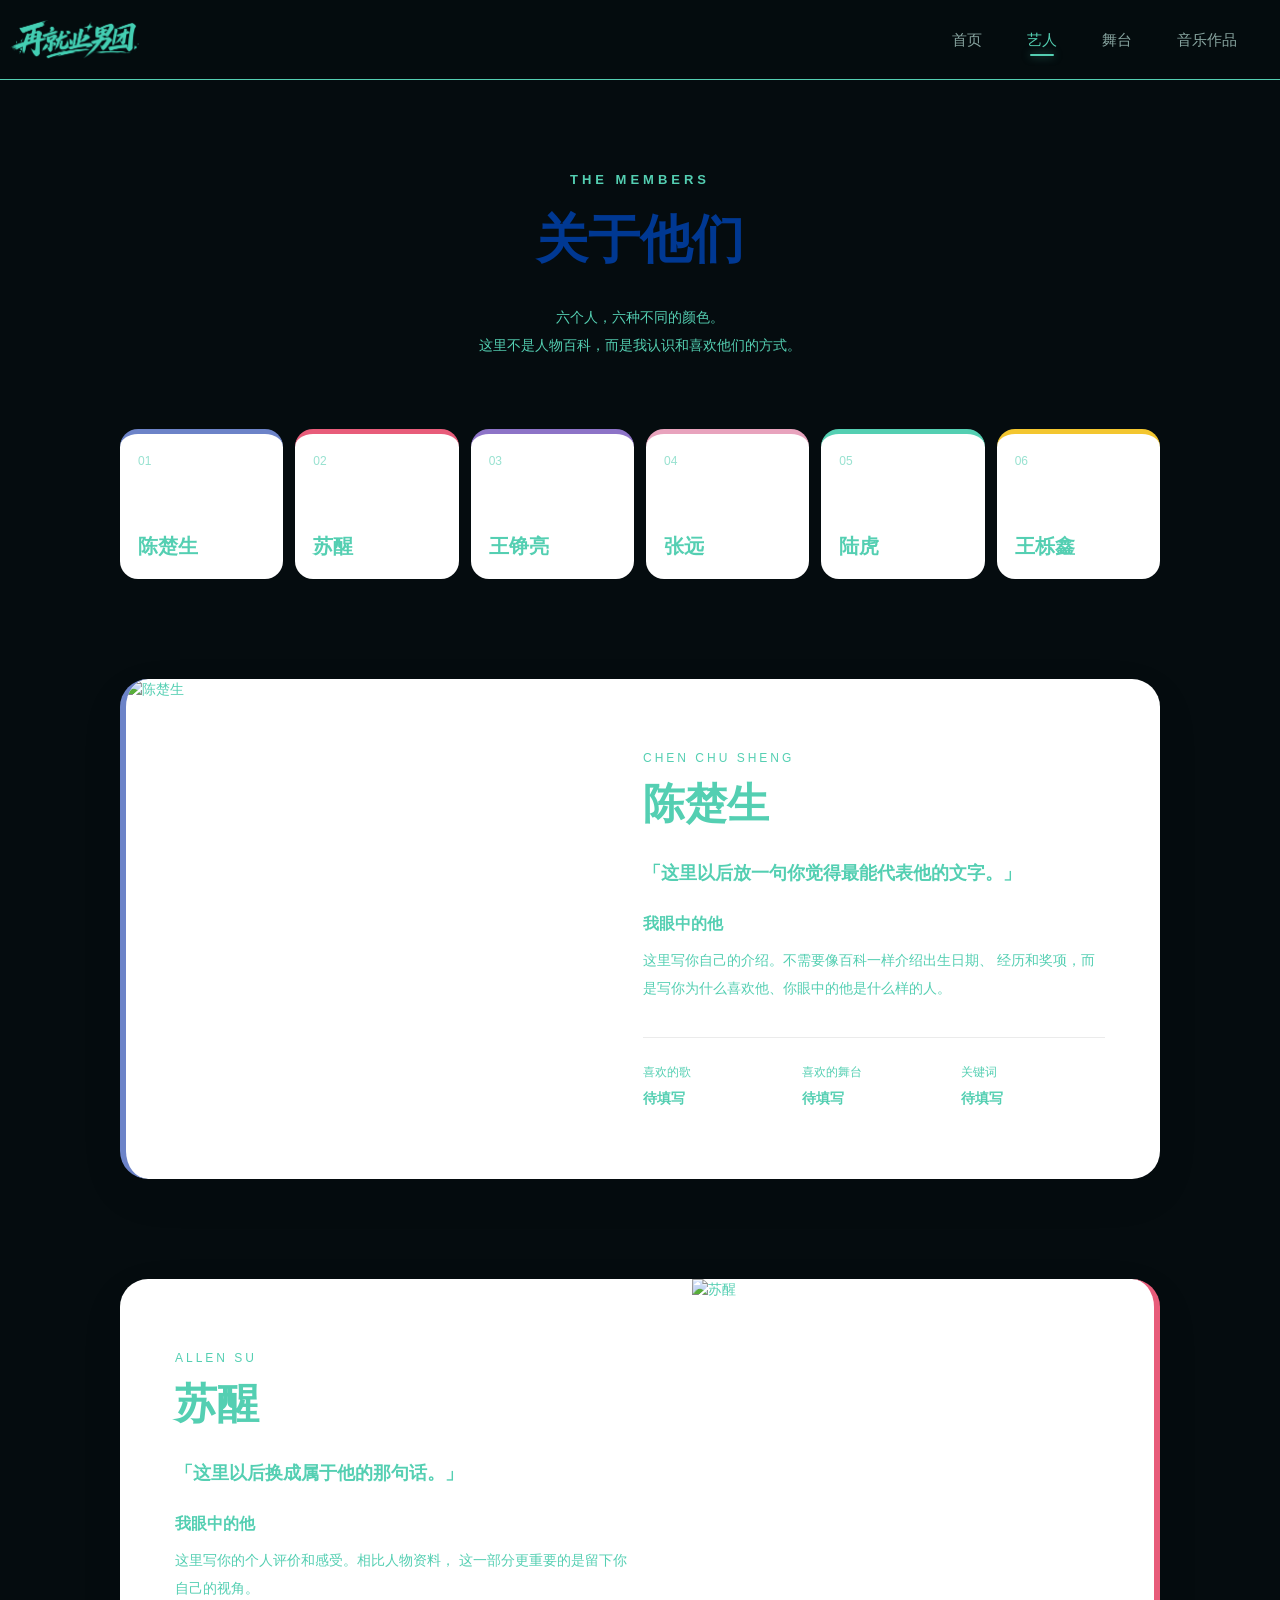
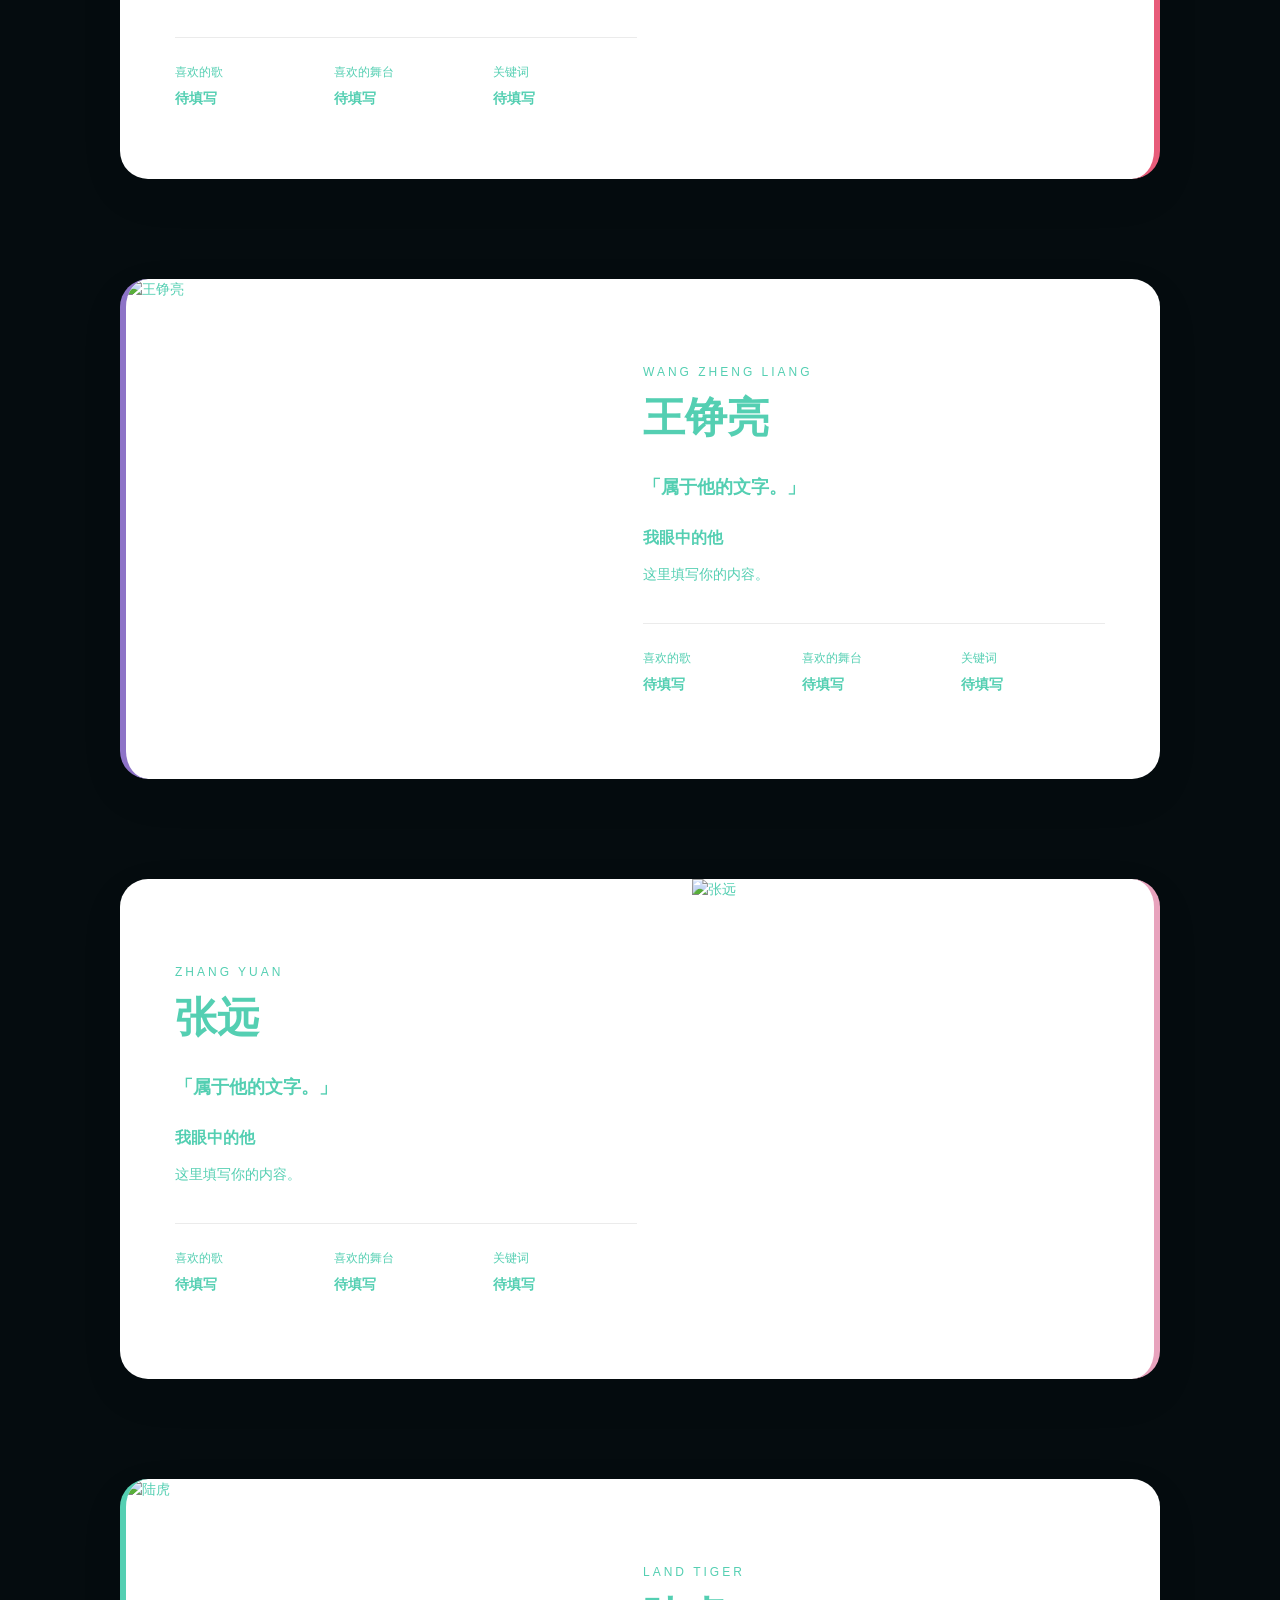
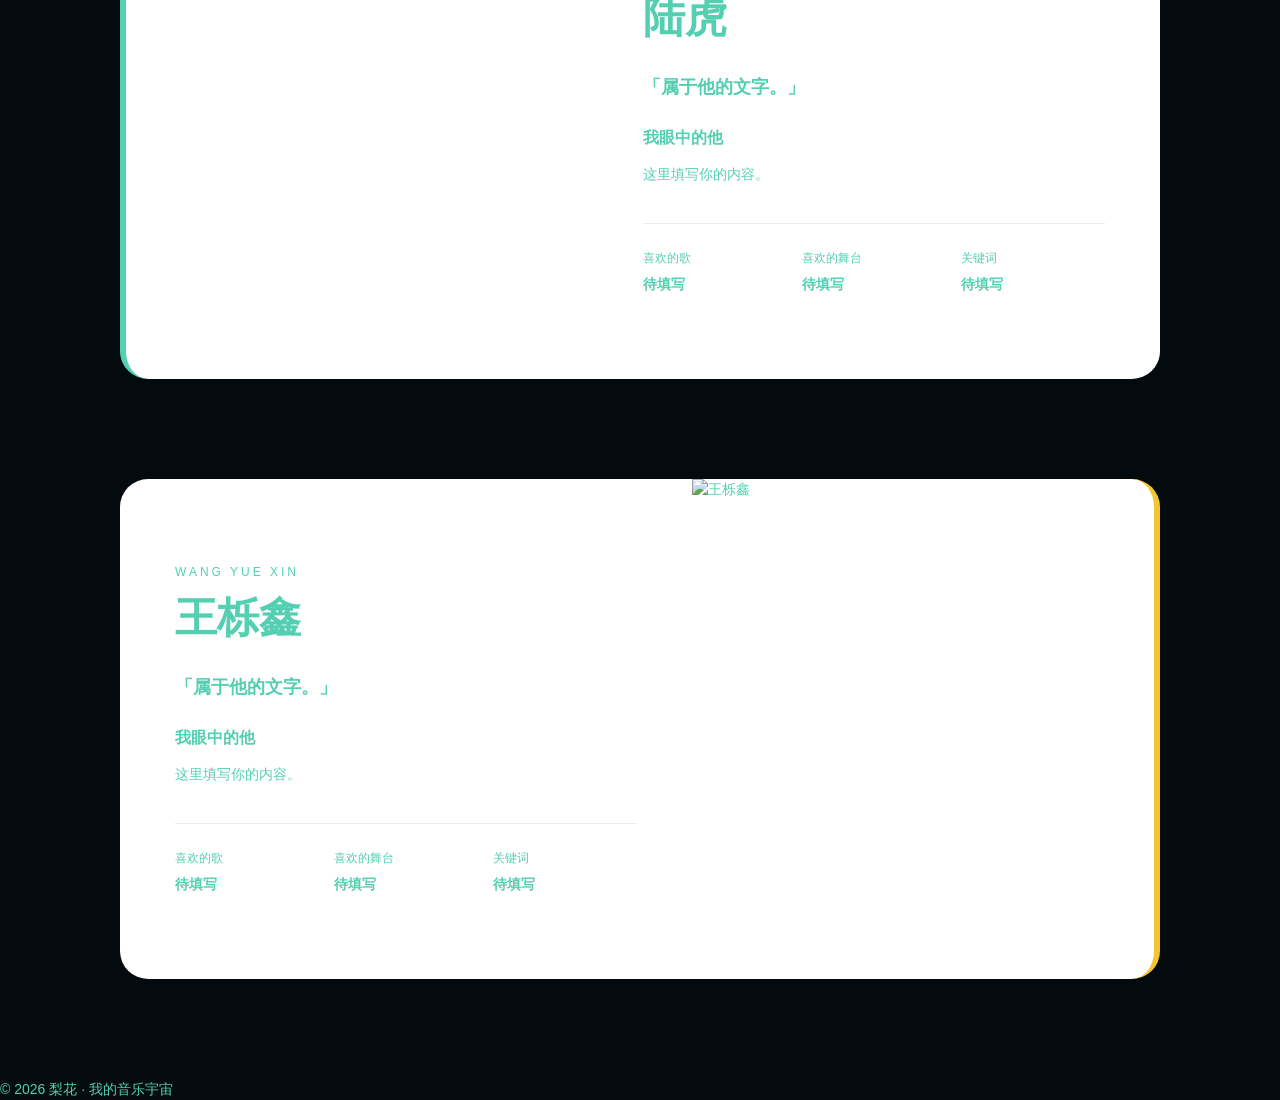
==== members.html @ 0bc33230 "更新网站页面和轮播功能" ====
<!DOCTYPE html>
<html lang="zh-CN">

<head>
    <meta charset="UTF-8">
    <meta name="viewport" content="width=device-width, initial-scale=1.0">

    <title>他们 | 梨花</title>

    <!-- 公共样式 -->
    <link rel="stylesheet" href="./css/style.css">

    <!-- 他们页面专属样式 -->
    <link rel="stylesheet" href="./css/members.css">

    <!-- 手机端样式 -->
    <link rel="stylesheet" href="./css/mobile.css" media="(max-width: 768px)">
</head>


<body>

<!-- ==================== 导航栏 ==================== -->

<!-- 顶部导航 -->
<header class="site-header">

    <nav class="navbar wrapper">

        <!-- logo -->
        <a href="./index.html" class="logo">
            <h1>再就业男团</h1>
        </a>

        <!-- 导航 -->
        <ul class="nav-list">

            <li>
                <a href="./index.html">首页</a>
            </li>

            <li>
                <a href="./members.html" class="active">艺人</a>
            </li>

            <li>
                <a href="./stages.html">舞台</a>
            </li>

            <li>
                <a href="./music.html">音乐作品</a>
            </li>

            <li>
                <a href="./about.html">关于</a>
            </li>

        </ul>

    </nav>

</header>


<main>

    <!-- ==================== 页面标题 ==================== -->

    <section class="members-hero">

        <p class="members-label">
            THE MEMBERS
        </p>

        <h1>
            关于他们
        </h1>

        <p class="members-intro">
            六个人，六种不同的颜色。<br>
            这里不是人物百科，而是我认识和喜欢他们的方式。
        </p>

    </section>


    <!-- ==================== 六色导航 ==================== -->

    <section class="member-nav">

        <a href="#cs" class="member-nav-item cs">
            <span class="member-number">01</span>
            <span class="member-name">陈楚生</span>
        </a>

        <a href="#allen" class="member-nav-item allen">
            <span class="member-number">02</span>
            <span class="member-name">苏醒</span>
        </a>

        <a href="#bright" class="member-nav-item bright">
            <span class="member-number">03</span>
            <span class="member-name">王铮亮</span>
        </a>

        <a href="#zhangyuan" class="member-nav-item zhangyuan">
            <span class="member-number">04</span>
            <span class="member-name">张远</span>
        </a>

        <a href="#land-tiger" class="member-nav-item land-tiger">
            <span class="member-number">05</span>
            <span class="member-name">陆虎</span>
        </a>

        <a href="#wangyuexin" class="member-nav-item wangyuexin">
            <span class="member-number">06</span>
            <span class="member-name">王栎鑫</span>
        </a>

    </section>


    <!-- ==================== 人物内容 ==================== -->

    <section class="member-list">


        <!-- 陈楚生 -->

        <article class="member-card member-cs" id="cs">

            <div class="member-photo">
                <img src="./image/陈楚生.jpg" alt="陈楚生">
                <span class="member-big-number">01</span>
            </div>

            <div class="member-content">

                <div class="member-title">
                    <p>CHEN CHU SHENG</p>
                    <h2>陈楚生</h2>
                </div>

                <p class="member-tagline">
                    「这里以后放一句你觉得最能代表他的文字。」
                </p>

                <div class="member-text">

                    <h3>我眼中的他</h3>

                    <p>
                        这里写你自己的介绍。不需要像百科一样介绍出生日期、
                        经历和奖项，而是写你为什么喜欢他、你眼中的他是什么样的人。
                    </p>

                </div>

                <div class="member-favorites">

                    <div>
                        <span>喜欢的歌</span>
                        <strong>待填写</strong>
                    </div>

                    <div>
                        <span>喜欢的舞台</span>
                        <strong>待填写</strong>
                    </div>

                    <div>
                        <span>关键词</span>
                        <strong>待填写</strong>
                    </div>

                </div>

            </div>

        </article>


        <!-- 苏醒 -->

        <article class="member-card member-reverse member-allen" id="allen">

            <div class="member-photo">
                <img src="./image/苏醒.jpg" alt="苏醒">
                <span class="member-big-number">02</span>
            </div>

            <div class="member-content">

                <div class="member-title">
                    <p>ALLEN SU</p>
                    <h2>苏醒</h2>
                </div>

                <p class="member-tagline">
                    「这里以后换成属于他的那句话。」
                </p>

                <div class="member-text">

                    <h3>我眼中的他</h3>

                    <p>
                        这里写你的个人评价和感受。相比人物资料，
                        这一部分更重要的是留下你自己的视角。
                    </p>

                </div>

                <div class="member-favorites">

                    <div>
                        <span>喜欢的歌</span>
                        <strong>待填写</strong>
                    </div>

                    <div>
                        <span>喜欢的舞台</span>
                        <strong>待填写</strong>
                    </div>

                    <div>
                        <span>关键词</span>
                        <strong>待填写</strong>
                    </div>

                </div>

            </div>

        </article>


        <!-- 王铮亮 -->

        <article class="member-card member-bright" id="bright">

            <div class="member-photo">
                <img src="./image/王铮亮.jpg" alt="王铮亮">
                <span class="member-big-number">03</span>
            </div>

            <div class="member-content">

                <div class="member-title">
                    <p>WANG ZHENG LIANG</p>
                    <h2>王铮亮</h2>
                </div>

                <p class="member-tagline">
                    「属于他的文字。」
                </p>

                <div class="member-text">

                    <h3>我眼中的他</h3>

                    <p>
                        这里填写你的内容。
                    </p>

                </div>

                <div class="member-favorites">

                    <div>
                        <span>喜欢的歌</span>
                        <strong>待填写</strong>
                    </div>

                    <div>
                        <span>喜欢的舞台</span>
                        <strong>待填写</strong>
                    </div>

                    <div>
                        <span>关键词</span>
                        <strong>待填写</strong>
                    </div>

                </div>

            </div>

        </article>


        <!-- 张远 -->

        <article class="member-card member-reverse member-zhangyuan" id="zhangyuan">

            <div class="member-photo">
                <img src="./image/张远.jpg" alt="张远">
                <span class="member-big-number">04</span>
            </div>

            <div class="member-content">

                <div class="member-title">
                    <p>ZHANG YUAN</p>
                    <h2>张远</h2>
                </div>

                <p class="member-tagline">
                    「属于他的文字。」
                </p>

                <div class="member-text">

                    <h3>我眼中的他</h3>

                    <p>
                        这里填写你的内容。
                    </p>

                </div>

                <div class="member-favorites">

                    <div>
                        <span>喜欢的歌</span>
                        <strong>待填写</strong>
                    </div>

                    <div>
                        <span>喜欢的舞台</span>
                        <strong>待填写</strong>
                    </div>

                    <div>
                        <span>关键词</span>
                        <strong>待填写</strong>
                    </div>

                </div>

            </div>

        </article>


        <!-- 陆虎 -->

        <article class="member-card member-land-tiger" id="land-tiger">

            <div class="member-photo">
                <img src="./image/陆虎.jpg" alt="陆虎">
                <span class="member-big-number">05</span>
            </div>

            <div class="member-content">

                <div class="member-title">
                    <p>LAND TIGER</p>
                    <h2>陆虎</h2>
                </div>

                <p class="member-tagline">
                    「属于他的文字。」
                </p>

                <div class="member-text">

                    <h3>我眼中的他</h3>

                    <p>
                        这里填写你的内容。
                    </p>

                </div>

                <div class="member-favorites">

                    <div>
                        <span>喜欢的歌</span>
                        <strong>待填写</strong>
                    </div>

                    <div>
                        <span>喜欢的舞台</span>
                        <strong>待填写</strong>
                    </div>

                    <div>
                        <span>关键词</span>
                        <strong>待填写</strong>
                    </div>

                </div>

            </div>

        </article>


        <!-- 王栎鑫 -->

        <article class="member-card member-reverse member-wangyuexin" id="wangyuexin">

            <div class="member-photo">
                <img src="./image/王栎鑫.jpg" alt="王栎鑫">
                <span class="member-big-number">06</span>
            </div>

            <div class="member-content">

                <div class="member-title">
                    <p>WANG YUE XIN</p>
                    <h2>王栎鑫</h2>
                </div>

                <p class="member-tagline">
                    「属于他的文字。」
                </p>

                <div class="member-text">

                    <h3>我眼中的他</h3>

                    <p>
                        这里填写你的内容。
                    </p>

                </div>

                <div class="member-favorites">

                    <div>
                        <span>喜欢的歌</span>
                        <strong>待填写</strong>
                    </div>

                    <div>
                        <span>喜欢的舞台</span>
                        <strong>待填写</strong>
                    </div>

                    <div>
                        <span>关键词</span>
                        <strong>待填写</strong>
                    </div>

                </div>

            </div>

        </article>

    </section>

</main>


<footer>

    <p>
        © 2026 梨花 · 我的音乐宇宙
    </p>

</footer>


</body>
</html>
---- css/style.css ----
* {
    margin: 0;
    padding: 0;
    box-sizing: border-box;
}

li {
    list-style: none;
}

body {
    font: 14px/1.5 "Microsoft Yahei", "Hiragino Sans GB", "Heiti SC", "WenQuanYi Micro Hei", sans-serif;
    color: #54cfb2;
}

a {
    color: #54cfb2;
    text-decoration: none;
}
.wrapper{
    margin: 0 auto;
    width: 1312px;
}

body{
    background-color: #050c0f;
}
.site-header{
    height: 80px;
    background-color: rgba(5, 12, 15, 0.92);
    border-bottom:1px solid  #54cfb2;
}

.site-header .wrapper{
    display: flex;
    height: 100%;
    align-items: center;
}

.logo {
    display: block;
    width: 150px;
    height: 45px;
    flex-shrink: 0;
    background-image: url("../image/logo.png");
    background-repeat: no-repeat;
    background-position: center;
    background-size: contain;
}

.logo h1 {
    font-size: 0;
}

.nav-list{
    display: flex;
    align-items: center;
    margin-left: auto;
    gap: 45px;
}

.nav-list a{
    color: #87a49f;
    font-size: 15px;
    line-height: 80px;
    transition: color 0.25s;
    position: relative;
}

.nav-list a:hover{
    color: #54cfb2;
}

.nav-list .active{
    color: #54cfb2;
}

.nav-list .active::after {
    content: "";

    position: absolute;

    left: 50%;
    bottom: -8px;

    width: 24px;
    height: 2px;

    background-color: #54cfb2;

    transform: translateX(-50%);

    border-radius: 2px;

    box-shadow: 0 0 8px rgba(84, 207, 178, 0.6);
}

.hero{
    width: 950px;
    margin: 40px auto 0;
    border-radius: 24px;
    overflow: hidden;
    position: relative;
    box-shadow: 0 0 30px rgba(84, 207, 178, 0.22);
}

.hero-dots{
    display: flex;
    justify-content: center;
    gap: 10px;

    margin-top: 15px;
}

.hero-dot{
    width: 8px;
    height: 8px;

    padding: 0;

    border: none;
    border-radius: 50%;

    background: rgba(120, 133, 149, 0.35);

    cursor: pointer;
}

.hero-dot.active{
    width: 24px;

    border-radius: 10px;

    background: #54CFB2;
}

.hero-prev,
.hero-next{
    width: 45px;
    height: 45px;

    border: none;
    border-radius: 50%;

    background: rgba(0, 0, 0, 0.3);
    color: white;

    font-size: 30px;
    cursor: pointer;

    flex: 1;
    
}

.hero-wrapper{
    display: flex;
    align-items: center;
    gap: 15px;
}

.hero-prev{
    left: 20px;
}

.hero-next{
    right: 20px;
}

.hero-image{
    display: block;
    width: 100%;
    height: auto;
    transition: opacity 0.3s ease;
}

.hero-image.fade{
    opacity: 0;
}

.hero-content{
    position: absolute;
    left: 50%;
    bottom: 30px;
    transform: translateX(-50%);
    text-align: center;
    text-shadow: 0 2px 12px rgba(84, 207, 178, 0.22);
    z-index: 1;
}

.hero-content h2{
    margin: 0;
    font-size: 50px;
    letter-spacing: 6px;
    font-family: "再就业", sans-serif;
}

.hero-content p{
    margin: 10px 0 0;
    font-size: 25px;
    letter-spacing: 3px;
    font-family: "酒菜", sans-serif;
}

@font-face {
    font-family: "再就业";
    src: url("../fonts/字制区喜脉喜欢体.ttf");
}
@font-face {
    font-family: "酒菜";
    src: url("../fonts/白路彤彤手写体.ttf");
}
@font-face {
    font-family: "标题";
    src: url("../fonts/张穸洛浮生楷体.ttf");
}

.hero::before {
    content:"";
    position:absolute;
    inset:0;
    background:
    linear-gradient(
        to bottom,
        transparent 40%,
        rgba(5,12,15,0.75)
    );
}

.artists{
    width: 1312px;
    margin: 120px auto 0;
}

.section-title{
    text-align: center;
    margin-bottom: 50px;
}
.section-title span{
    font-size: 14px;
    letter-spacing: 5px;
}
.section-title h2{
    margin-top: 12px;
    font-size: 36px;
}
.artists .container{
    display: flex;
    align-items: baseline;
    gap: 20px;
    font-family: "标题", sans-serif;
}
.artists .container span{
    font-weight: 700;
    font-size: 22px
}

.artist-card a{
    position:absolute;
    bottom:45px;
    left:50%;
    transform:translateX(-50%);
    height:280px;
    width:auto;
    object-fit:contain;
    z-index:1;
}

.artist-card img{
    display: block;
    height: 280px;
    width: auto;
    object-fit: contain;
    transition: transform 0.3s ease;
    filter:
    drop-shadow(0 0 3px rgba(255, 255, 255, 0.22));
}

.artist-list{
    display: grid;
    grid-template-columns: repeat(6,1fr);
    gap: 20px;
}
.ccs .artist-bg{
    background: #e30719;
}
.Allen .artist-bg{
    background: #e94d96;
}
.KA .artist-bg{
    background: #f3c62f;
}
.Bird .artist-bg{
    background: #ffed00;
}
.Reno .artist-bg{
    background: linear-gradient(
        135deg,
        #003892,
        #ffffff
    );
}
.LT .artist-bg{
    background: linear-gradient(
        135deg,
        #00c73e,
        #34ccff
    );
}

.artist-bg {
    position:absolute;
    top:30px;
    left:50%;
    transform:translateX(-50%);
    width:180px;
    height:220px;
    border-radius:
    90px 90px 0 0;
    z-index:0;
    transition: filter 0.3s ease;
}

.artist-card {
    position:relative;
    height:360px;
    overflow:hidden;
    text-align:center;
}

.artist-card h3{
    position:absolute;
    bottom:0px;
    width:100%;
    margin:0;
    color:white;

    font-family: "酒菜",sans-serif;
    font-size:24px;
    font-weight: 400;

    z-index:2;
}

.artist-card:hover .artist-bg{
    filter: brightness(1.12);
}

.stages{
    width: 1312px;
    margin: 120px auto 0;
}

.stages .container{
    display:flex;
    align-items:baseline;
    gap:20px;

    font-family:"标题", sans-serif;
}

.stages .container span{
    font-weight:700;
    font-size:22px;
}

.stage-layout{
    display: grid;
    grid-template-columns: 620px 1fr;
    gap: 28px;
    margin-top: 40px;
    align-items: center;
}

.stage-main img{
    display: block;
    width: 100%;
    aspect-ratio: 16/9;
    object-fit: cover;
    border-radius: 18px;
}

.stage-side{
    display: grid;
    grid-template-columns: repeat(2,1fr);
    gap: 14px 20px;
}

.stage-small img{
    display: block;
    width: 100%;
    aspect-ratio: 16/9;
    object-fit: cover;
    border-radius: 12px;
}

.stage-info{
    margin-top: 10px;
}

.stage-info h3{
    color: #ffffff;
    font-size: 16px;
    font-weight: 500;
}

.stage-info p{
    margin-top: 4px;
    color: #87a49f;
    font-size: 12px;
}

.stage-main .stage-info h3{
    font-size: 20px;
}

.stage-main .stage-info p{
    font-size: 13px;
}

.artist-card::before{
    content:"";

    position:absolute;

    left:0;
    right:0;
    bottom:0;

    height:150px;

    background:linear-gradient(
        to bottom,
        transparent 0%,
        rgba(255,255,255,0.06) 45%,
        rgba(255,255,255,0.12) 70%,
        transparent 100%
    );

    z-index:0;
}

.artist-card a:hover img{
    transform:scale(1.05);
}

.music{
    width: 1312px;
    margin: 120px auto 0;
}

.music .container{
    display: flex;
    align-items: baseline;
    gap: 20px;
    font-family: "标题", sans-serif;
}

.music .container span{
    font-weight: 700;
    font-size: 22px;
}

.music-layout{
    display: grid;
    grid-template-columns: 1fr 1.2fr;
    gap: 28px;
    margin-top: 40px;
    align-items: stretch;
}

.recent-music{
    display: flex;
    flex-direction: column;
}

.song-item{
    display: flex;
    align-items: center;
    gap: 18px;
    padding: 18px 12px;
    border-bottom: 1px solid rgba(255,255,255,0.18);
}

.song-number{
    width: 28px;
    flex-shrink: 0;
    color: #54cfb2;
    font-size: 13px;
    font-weight: 600;
}

.song-text{
    min-width: 0;
}

.song-text h3{
    color: #ffffff;
    font-size: 17px;
    font-weight: 500;
}

.song-text p{
    margin-top: 4px;
    color: #87a49f;
    font-size: 13px;
}

.active-song .song-text h3{
    color: #54cfb2;
}

.music-player{
    padding: 28px 32px;
    background: #10181b;
    border-radius: 20px;
    border: 1px solid rgba(84, 207, 178, 0.12);
}

.music-top{
    display: flex;
    justify-content: space-between;
    align-items: flex-start;
}

.now-playing{
    color: #54cfb2;
    font-size: 11px;
    font-weight: 600;
    letter-spacing: 3px;
}

.music-top h3{
    margin-top: 8px;
    color: #ffffff;
    font-size: 45px;
    font-weight: 400;
    font-family: "再就业", sans-serif;
}

.music-top p{
    margin-top: 5px;
    color: #87a49f;
    font-size: 13px;
}

.music-time{
    color: #87a49f;
    font-size: 13px;
}

.music-progress{
    height: 4px;
    margin-top: 28px;
    background: #26302f;
    border-radius: 10px;
    overflow: hidden;
    cursor:pointer;
}

.music-progress-bar{
    width: 0%;
    height: 100%;
    background: #54cfb2;
    border-radius: 10px;
}

.music-controls{
    display: flex;
    justify-content: center;
    align-items: center;
    gap: 30px;
    margin-top: 26px;
}

.music-controls button{
    display: flex;
    justify-content: center;
    align-items: center;
    border: 0;
    background: transparent;
    color: #87a49f;
    font-size: 20px;
    cursor: pointer;
    transition: color 0.25s ease,
                transform 0.25s ease;
}

.music-controls button:hover{
    color: #54cfb2;
    transform: scale(1.08);
}

.play-btn{
    width: 48px;
    height: 48px;
    border-radius: 50%;
    background: #54cfb2 !important;
    color: #050c0f !important;
    font-size: 18px !important;
}

.play-btn:hover{
    transform: scale(1.08);
    box-shadow: 0 0 18px rgba(84, 207, 178, 0.35);
}

.artists,
.stages,
.music{
    position:relative;
}


/* STAGES 和 MUSIC 顶部分隔线 */
.stages::before,
.music::before{
    content:"";

    position:absolute;

    top:-60px;
    left:0;

    width:100%;
    height:1px;

    background:linear-gradient(
        90deg,
        transparent,
        rgba(84,207,178,0.28),
        transparent
    );
}

.active-song{
    background:
        linear-gradient(
            90deg,
            rgba(84,207,178,0.08),
            transparent
        );

    border-left:2px solid #54cfb2;
}
---- css/members.css ----
/* =========================
    MEMBERS 页面
========================= */


/* 页面标题 */

.members-hero{
    max-width: 900px;
    margin: 90px auto 70px;
    padding: 0 30px;

    text-align: center;
}

.members-label{
    margin-bottom: 10px;

    color: var(--primary);
    font-size: 13px;
    font-weight: bold;

    letter-spacing: 4px;
}

.members-hero h1{
    margin: 0;

    font-size: 52px;
    color: #003892;
}

.members-intro{
    margin-top: 25px;

    color: var(--text);
    line-height: 2;
}


/* =========================
   六人导航
========================= */

.member-nav{
    display: flex;

    max-width: 1100px;

    margin: 0 auto 100px;
    padding: 0 30px;

    gap: 12px;
}

.member-nav-item{
    display: flex;
    flex-direction: column;
    justify-content: space-between;

    flex: 1;

    height: 150px;

    padding: 18px;

    border-radius: 18px;

    text-decoration: none;

    background: white;

    transition:
        transform 0.25s ease,
        box-shadow 0.25s ease;
}

.member-nav-item:hover{
    transform: translateY(-8px);

    box-shadow:
        0 15px 30px rgba(0,0,0,.08);
}

.member-number{
    font-size: 12px;

    opacity: .6;
}

.member-name{
    font-size: 20px;
    font-weight: bold;
}


/* 六色 */

.member-nav-item.cs{
    border-top: 5px solid #6c83c8;
}

.member-nav-item.allen{
    border-top: 5px solid #e85c7a;
}

.member-nav-item.bright{
    border-top: 5px solid #8d73c7;
}

.member-nav-item.zhangyuan{
    border-top: 5px solid #e8a3bd;
}

.member-nav-item.land-tiger{
    border-top: 5px solid #54cfb2;
}

.member-nav-item.wangyuexin{
    border-top: 5px solid #f3c62f;
}


/* =========================
   人物大卡
========================= */

.member-list{
    max-width: 1100px;

    margin: auto;
    padding: 0 30px;
}

.member-card{
    display: flex;
    align-items: stretch;

    min-height: 500px;

    margin-bottom: 100px;

    overflow: hidden;

    background: white;

    border-radius: 28px;

    box-shadow:
        0 15px 45px rgba(0,0,0,.07);
}


/* 偶数人物左右反转 */

.member-card.member-reverse{
    flex-direction: row-reverse;
}


/* =========================
   人物图片
========================= */

.member-photo{
    position: relative;

    flex: 1;

    min-width: 0;

    overflow: hidden;
}

.member-photo img{
    width: 100%;
    height: 100%;

    display: block;

    object-fit: cover;

    transition: transform .5s ease;
}

.member-card:hover .member-photo img{
    transform: scale(1.04);
}

.member-big-number{
    position: absolute;

    right: 20px;
    bottom: -20px;

    color: rgba(255,255,255,.7);

    font-size: 100px;
    font-weight: bold;

    line-height: 1;
}


/* =========================
   人物文字
========================= */

.member-content{
    display: flex;
    flex-direction: column;
    justify-content: center;

    flex: 1;

    min-width: 0;

    padding: 55px;
}

.member-title p{
    margin: 0 0 5px;

    color: var(--text);

    font-size: 12px;

    letter-spacing: 3px;
}

.member-title h2{
    margin: 0;

    border: none;
    padding: 0;

    text-align: left;

    font-size: 42px;
}

.member-tagline{
    margin: 25px 0;

    font-size: 18px;
    font-weight: bold;
}

.member-text{
    margin-bottom: 35px;
}

.member-text h3{
    margin-bottom: 10px;

    text-align: left;

    font-size: 16px;
}

.member-text p{
    margin: 0;

    line-height: 2;
}


/* =========================
   三个个人信息
========================= */

.member-favorites{
    display: flex;

    padding-top: 25px;

    gap: 15px;

    border-top: 1px solid rgba(0,0,0,.08);
}

.member-favorites div{
    display: flex;
    flex-direction: column;

    flex: 1;

    gap: 7px;
}

.member-favorites span{
    color: var(--text);

    font-size: 12px;
}

.member-favorites strong{
    font-size: 14px;
}


/* =========================
   每个人的点缀色
========================= */

.member-cs{
    border-left: 6px solid #6c83c8;
}

.member-allen{
    border-right: 6px solid #e85c7a;
}

.member-bright{
    border-left: 6px solid #8d73c7;
}

.member-zhangyuan{
    border-right: 6px solid #e8a3bd;
}

.member-land-tiger{
    border-left: 6px solid #54cfb2;
}

.member-wangyuexin{
    border-right: 6px solid #f3c62f;
}


/* =========================
   手机端
========================= */

@media (max-width: 768px){

    .members-hero{
        margin-top: 60px;
    }

    .members-hero h1{
        font-size: 38px;
    }


    /* 六色导航变成两列 */

    .member-nav{
        flex-wrap: wrap;

        margin-bottom: 60px;
    }

    .member-nav-item{
        flex: none;

        width: calc(50% - 6px);

        height: 110px;
    }


    /* 人物卡片变上下布局 */

    .member-card,
    .member-card.member-reverse{
        flex-direction: column;

        margin-bottom: 60px;
    }

    .member-photo{
        height: 420px;

        flex: none;
    }

    .member-content{
        padding: 30px 25px;
    }

    .member-title h2{
        font-size: 34px;
    }

    .member-favorites{
        flex-direction: column;
    }

}
---- css/mobile.css ----
/* mobile.css
   手机端覆盖样式
   在 HTML 中通过 media="(max-width: 768px)" 引入
*/

body {
    overflow-x: hidden;
}

.wrapper,
.artists,
.stages {
    width: calc(100% - 32px);
    margin-left: auto;
    margin-right: auto;
}

/* Header */
.site-header {
    height: auto;
}

.site-header .wrapper {
    flex-direction: column;
    align-items: stretch;
    padding-top: 12px;
}

.logo {
    width: 130px;
    height: 39px;
    margin: 0 auto;
}

.nav-list {
    width: 100%;
    margin-left: 0;
    gap: 24px;
    overflow-x: auto;
    overflow-y: hidden;
    white-space: nowrap;
    scrollbar-width: none;
}

.nav-list::-webkit-scrollbar {
    display: none;
}

.nav-list a {
    display: block;
    flex-shrink: 0;
    font-size: 13px;
    line-height: 46px;
}

.nav-list .active::after {
    bottom: 2px;
}

/* Hero */
.hero {
    width: calc(100% - 32px);
    margin-top: 24px;
    border-radius: 16px;
}

.hero-content {
    bottom: 18px;
    width: 90%;
}

.hero-content h2 {
    font-size: 32px;
    letter-spacing: 3px;
}

.hero-content p {
    margin-top: 6px;
    font-size: 16px;
    letter-spacing: 2px;
}

/* Section 标题 */
.artists,
.stages {
    margin-top: 72px;
}

.artists .container,
.stages .container {
    gap: 12px;
}

.artists .container span,
.stages .container span {
    font-size: 16px;
}

.artists .container h2,
.stages .container h2 {
    font-size: 24px;
}

/* 艺人区域：手机端 2列 × 3行 */
.artist-list {
    grid-template-columns: repeat(2, minmax(0, 1fr));
    gap: 18px 12px;
    margin-top: 24px;
}

.artist-card {
    height: 290px;
}

.artist-bg {
    top: 26px;
    width: 140px;
    height: 178px;
    border-radius: 70px 70px 0 0;
}

.artist-card a {
    bottom: 42px;
    height: 220px;
    max-width: 100%;
}

.artist-card img {
    height: 220px;
    max-width: 100%;
}

.artist-card h3 {
    font-size: 20px;
}

.artist-card::before {
    height: 110px;
}

/* 舞台区域：主舞台在上，六个小舞台在下 */
.stage-layout {
    grid-template-columns: 1fr;
    gap: 28px;
    margin-top: 28px;
    align-items: stretch;
}

.stage-main {
    width: 100%;
}

.stage-main img {
    width: 100%;
    aspect-ratio: 16 / 9;
    border-radius: 14px;
}

.stage-side {
    grid-template-columns: repeat(2, minmax(0, 1fr));
    gap: 18px 12px;
}

.stage-small img {
    width: 100%;
    aspect-ratio: 16 / 9;
    border-radius: 10px;
}

.stage-info {
    margin-top: 8px;
}

.stage-info h3 {
    font-size: 14px;
    line-height: 1.35;
}

.stage-info p {
    margin-top: 3px;
    font-size: 11px;
}

.stage-main .stage-info h3 {
    font-size: 18px;
}

.stage-main .stage-info p {
    font-size: 12px;
}

/* 更小的手机 */
@media (max-width: 480px) {
    .wrapper,
    .artists,
    .stages,
    .hero {
        width: calc(100% - 24px);
    }

    .nav-list {
        gap: 20px;
    }

    .hero-content h2 {
        font-size: 28px;
    }

    .hero-content p {
        font-size: 14px;
    }

    .artist-list {
        gap: 16px 8px;
    }

    .artist-card {
        height: 270px;
    }

    .artist-bg {
        width: 125px;
        height: 162px;
        border-radius: 63px 63px 0 0;
    }

    .artist-card a,
    .artist-card img {
        height: 205px;
    }

    .artist-card h3 {
        font-size: 18px;
    }

    .stage-side {
        gap: 16px 10px;
    }

    .stage-info h3 {
        font-size: 13px;
    }
}
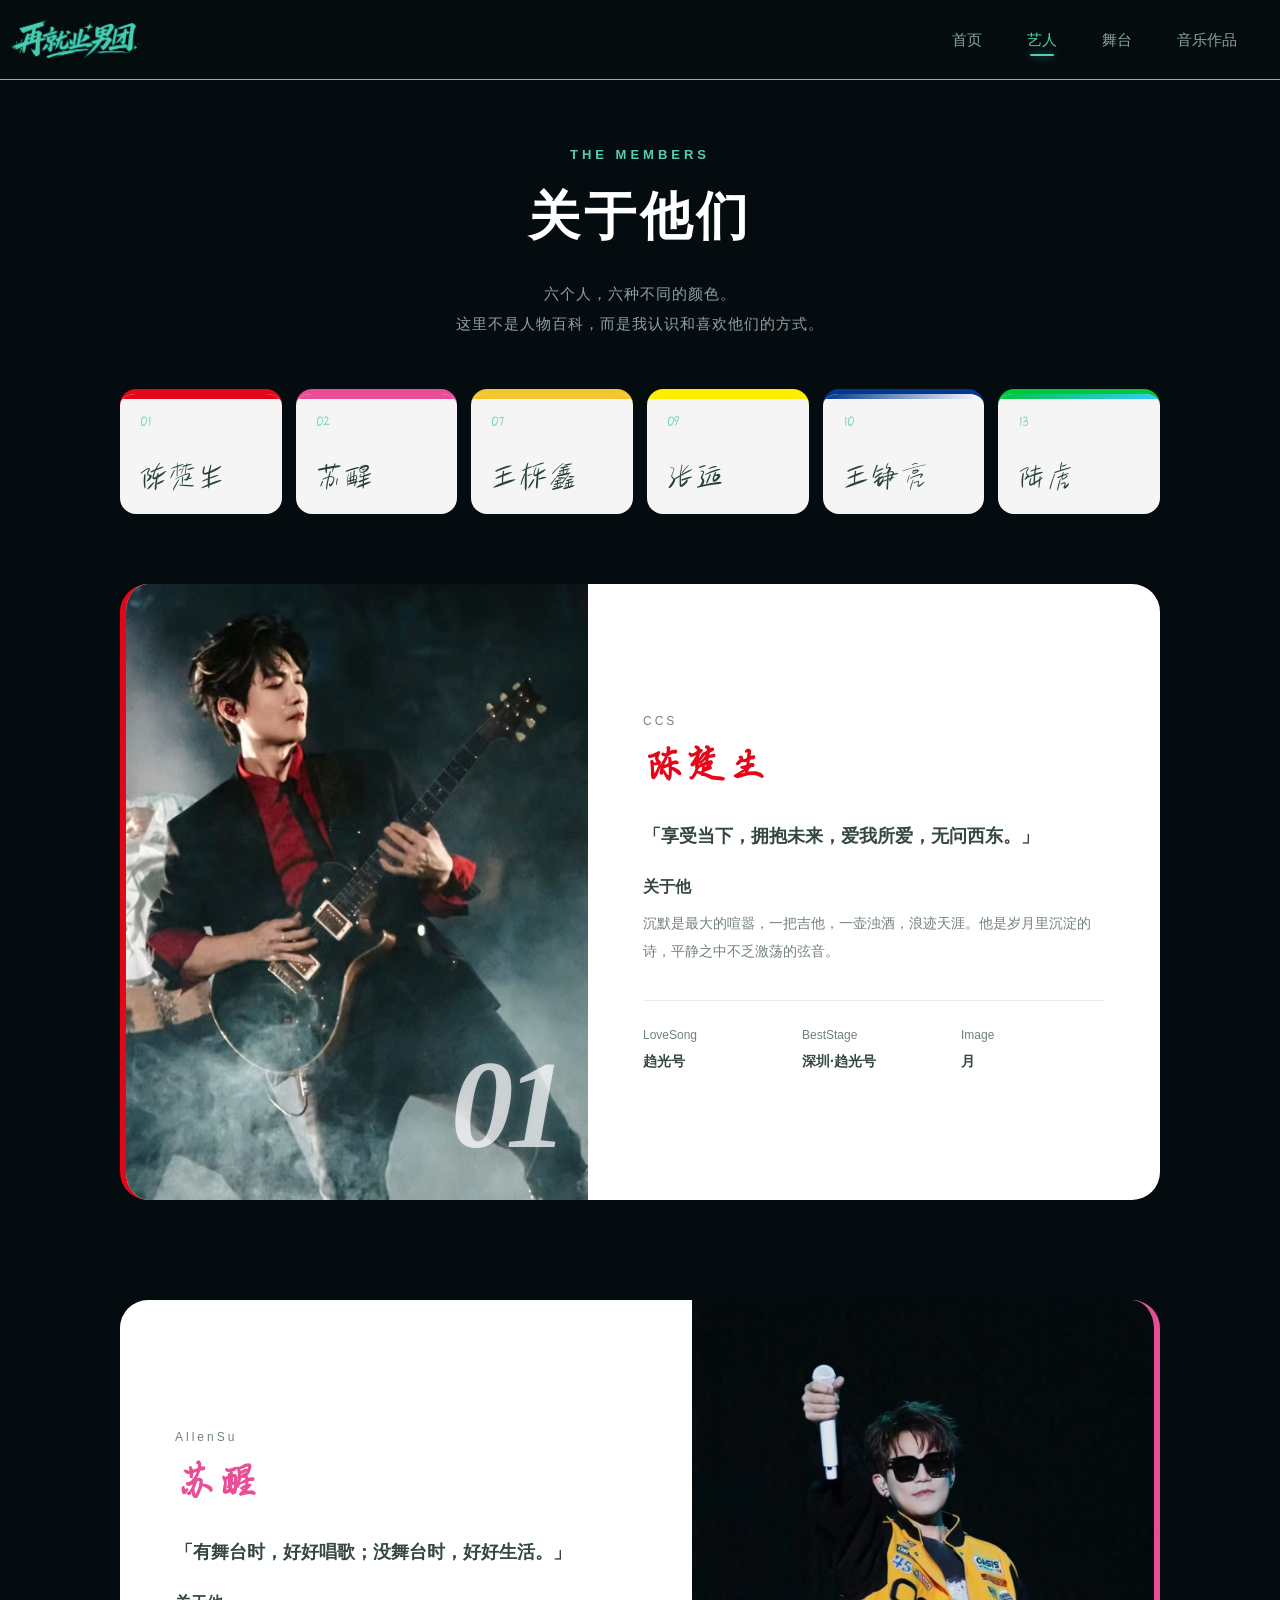
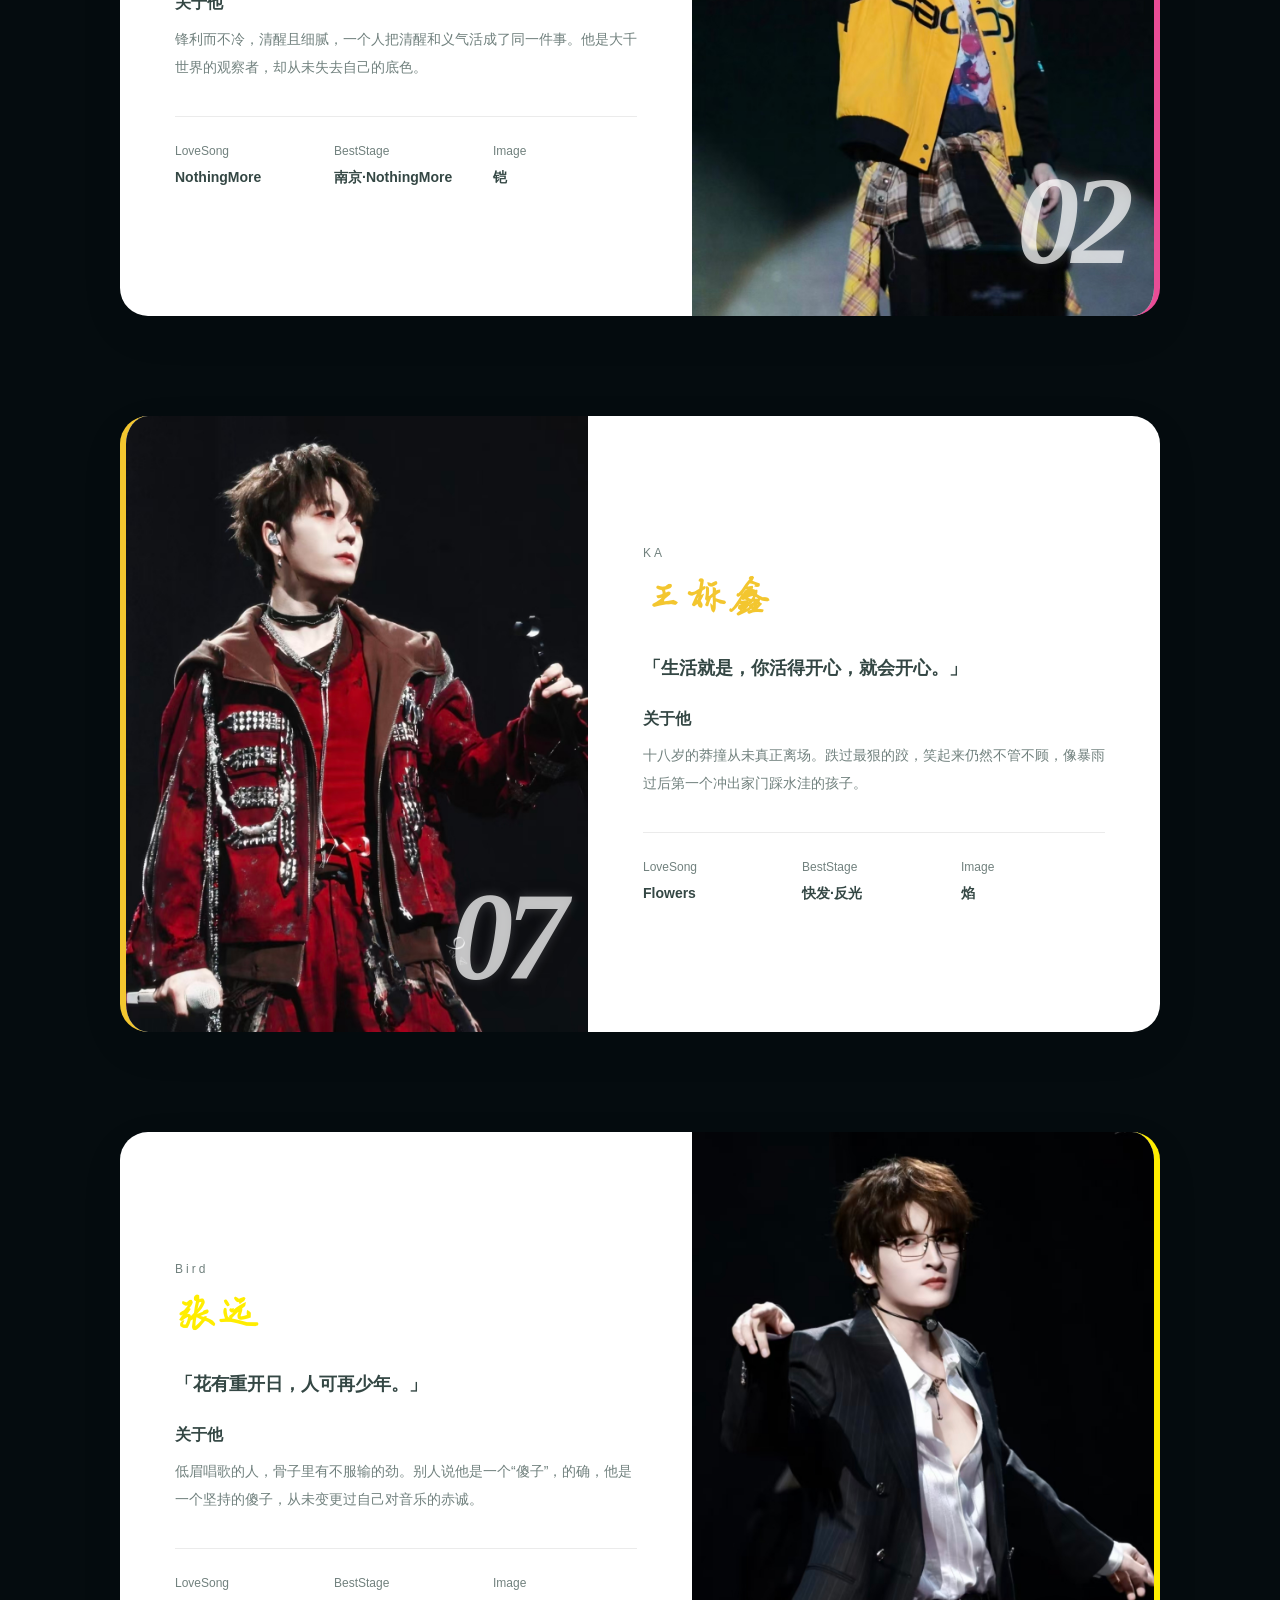
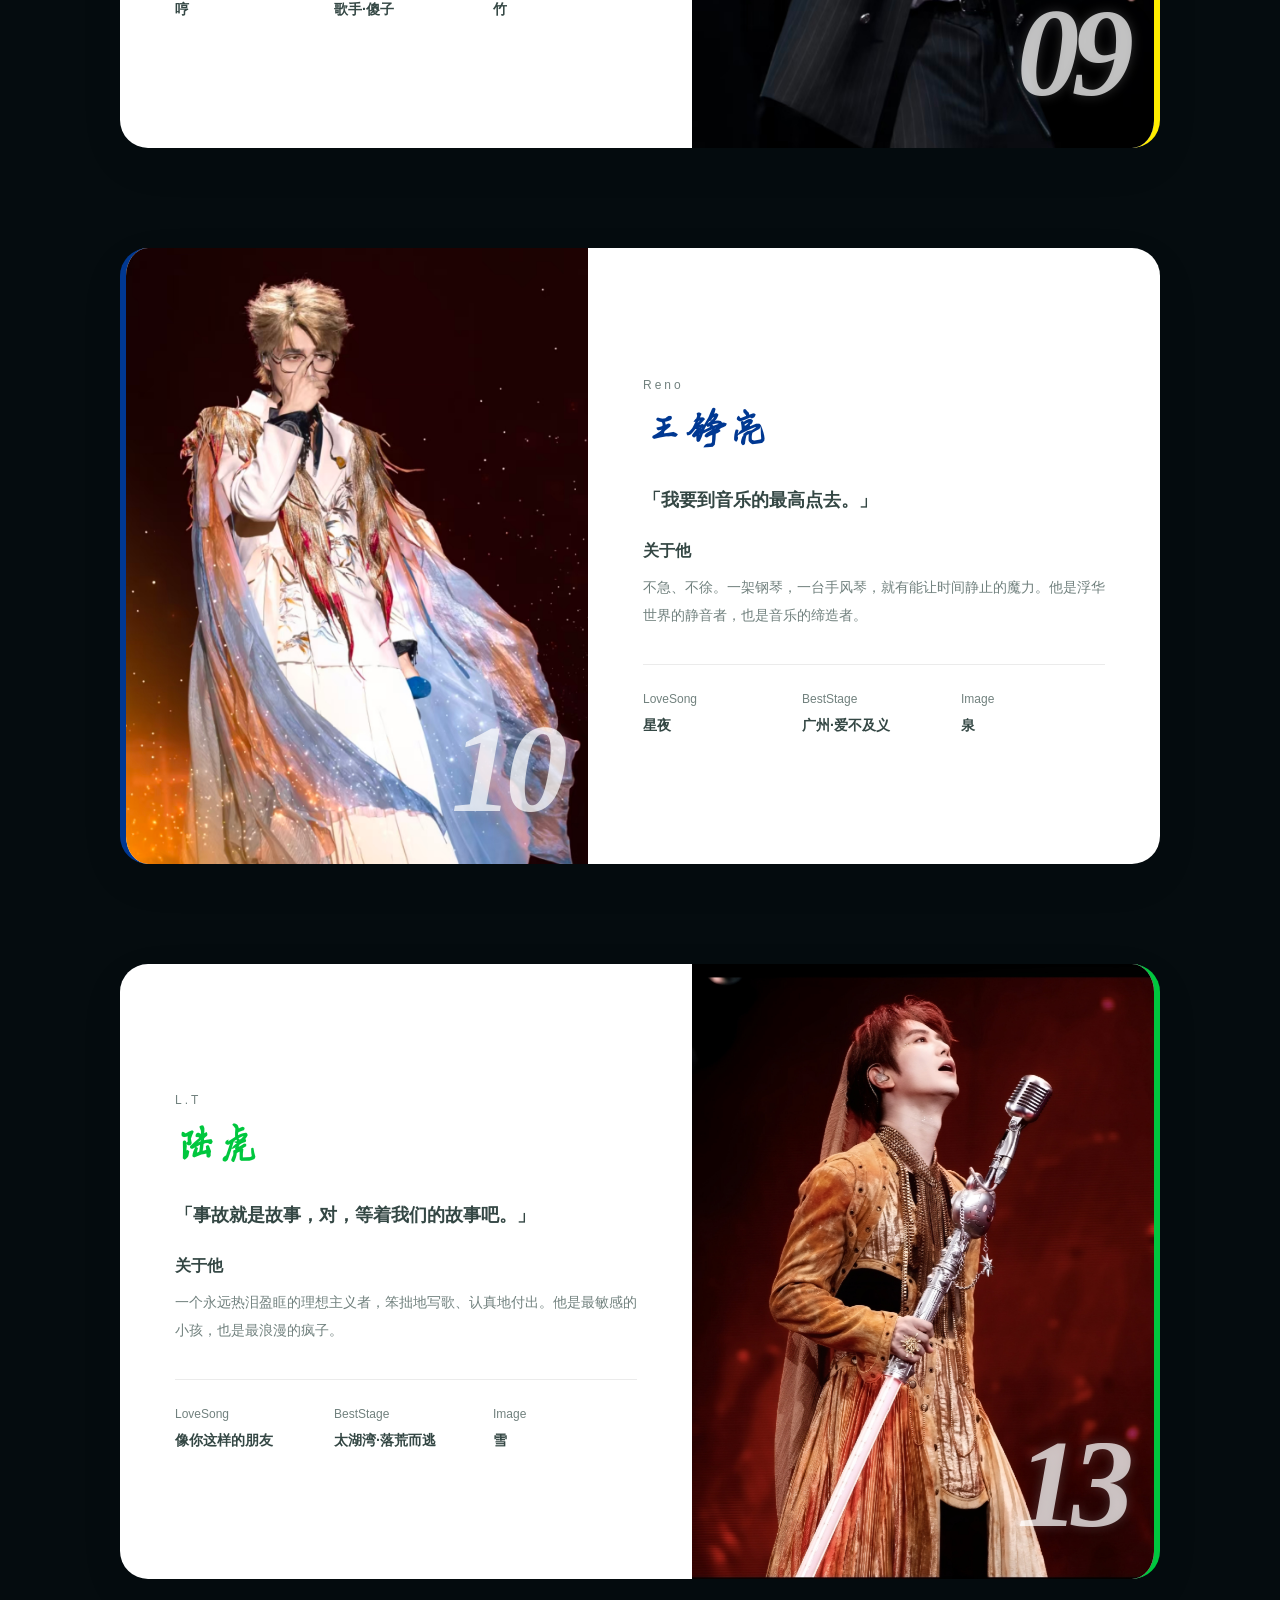
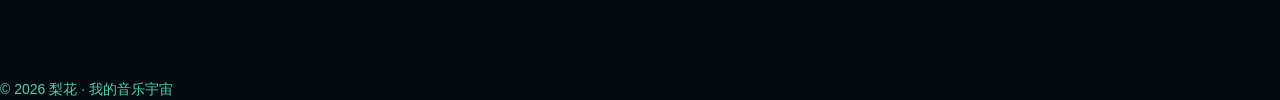
==== commit d6a4f8c4: "完善艺人页面设计和人物图片" ====
--- a/members.html
+++ b/members.html
@@ -88,36 +88,36 @@
 
     <section class="member-nav">
 
-        <a href="#cs" class="member-nav-item cs">
+        <a href="#ccs" class="member-nav-item ccs">
             <span class="member-number">01</span>
             <span class="member-name">陈楚生</span>
         </a>
-
-        <a href="#allen" class="member-nav-item allen">
+    
+        <a href="#Allen" class="member-nav-item Allen">
             <span class="member-number">02</span>
             <span class="member-name">苏醒</span>
         </a>
-
-        <a href="#bright" class="member-nav-item bright">
-            <span class="member-number">03</span>
+    
+        <a href="#KA" class="member-nav-item KA">
+            <span class="member-number">07</span>
+            <span class="member-name">王栎鑫</span>
+        </a>
+    
+        <a href="#Bird" class="member-nav-item Bird">
+            <span class="member-number">09</span>
+            <span class="member-name">张远</span>
+        </a>
+    
+        <a href="#Reno" class="member-nav-item Reno">
+            <span class="member-number">10</span>
             <span class="member-name">王铮亮</span>
         </a>
-
-        <a href="#zhangyuan" class="member-nav-item zhangyuan">
-            <span class="member-number">04</span>
-            <span class="member-name">张远</span>
-        </a>
-
-        <a href="#land-tiger" class="member-nav-item land-tiger">
-            <span class="member-number">05</span>
+    
+        <a href="#LT" class="member-nav-item LT">
+            <span class="member-number">13</span>
             <span class="member-name">陆虎</span>
         </a>
-
-        <a href="#wangyuexin" class="member-nav-item wangyuexin">
-            <span class="member-number">06</span>
-            <span class="member-name">王栎鑫</span>
-        </a>
-
+    
     </section>
 
 
@@ -128,50 +128,49 @@
 
         <!-- 陈楚生 -->
 
-        <article class="member-card member-cs" id="cs">
-
-            <div class="member-photo">
-                <img src="./image/陈楚生.jpg" alt="陈楚生">
+        <article class="member-card member-ccs" id="ccs">
+
+            <div class="member-photo">
+                <img src="./image/m-生.jpg" alt="陈楚生">
                 <span class="member-big-number">01</span>
             </div>
 
             <div class="member-content">
 
                 <div class="member-title">
-                    <p>CHEN CHU SHENG</p>
+                    <p>CCS</p>
                     <h2>陈楚生</h2>
                 </div>
 
                 <p class="member-tagline">
-                    「这里以后放一句你觉得最能代表他的文字。」
-                </p>
-
-                <div class="member-text">
-
-                    <h3>我眼中的他</h3>
-
-                    <p>
-                        这里写你自己的介绍。不需要像百科一样介绍出生日期、
-                        经历和奖项，而是写你为什么喜欢他、你眼中的他是什么样的人。
-                    </p>
-
-                </div>
-
-                <div class="member-favorites">
-
-                    <div>
-                        <span>喜欢的歌</span>
-                        <strong>待填写</strong>
-                    </div>
-
-                    <div>
-                        <span>喜欢的舞台</span>
-                        <strong>待填写</strong>
-                    </div>
-
-                    <div>
-                        <span>关键词</span>
-                        <strong>待填写</strong>
+                    「享受当下，拥抱未来，爱我所爱，无问西东。」
+                </p>
+
+                <div class="member-text">
+
+                    <h3>关于他</h3>
+
+                    <p>
+                        沉默是最大的喧嚣，一把吉他，一壶浊酒，浪迹天涯。他是岁月里沉淀的诗，平静之中不乏激荡的弦音。
+                    </p>
+
+                </div>
+
+                <div class="member-favorites">
+
+                    <div>
+                        <span>LoveSong</span>
+                        <strong>趋光号</strong>
+                    </div>
+
+                    <div>
+                        <span>BestStage</span>
+                        <strong>深圳·趋光号</strong>
+                    </div>
+
+                    <div>
+                        <span>Image</span>
+                        <strong>月</strong>
                     </div>
 
                 </div>
@@ -183,273 +182,273 @@
 
         <!-- 苏醒 -->
 
-        <article class="member-card member-reverse member-allen" id="allen">
-
-            <div class="member-photo">
-                <img src="./image/苏醒.jpg" alt="苏醒">
+        <article class="member-card member-Allen" id="Allen">
+
+            <div class="member-photo">
+                <img src="./image/m-醒 .jpg" alt="苏醒">
                 <span class="member-big-number">02</span>
             </div>
 
             <div class="member-content">
 
                 <div class="member-title">
-                    <p>ALLEN SU</p>
+                    <p>AllenSu</p>
                     <h2>苏醒</h2>
                 </div>
 
                 <p class="member-tagline">
-                    「这里以后换成属于他的那句话。」
-                </p>
-
-                <div class="member-text">
-
-                    <h3>我眼中的他</h3>
-
-                    <p>
-                        这里写你的个人评价和感受。相比人物资料，
-                        这一部分更重要的是留下你自己的视角。
-                    </p>
-
-                </div>
-
-                <div class="member-favorites">
-
-                    <div>
-                        <span>喜欢的歌</span>
-                        <strong>待填写</strong>
-                    </div>
-
-                    <div>
-                        <span>喜欢的舞台</span>
-                        <strong>待填写</strong>
-                    </div>
-
-                    <div>
-                        <span>关键词</span>
-                        <strong>待填写</strong>
-                    </div>
-
-                </div>
-
-            </div>
-
-        </article>
-
+                    「有舞台时，好好唱歌；没舞台时，好好生活。」
+                </p>
+
+                <div class="member-text">
+
+                    <h3>关于他</h3>
+
+                    <p>
+                        锋利而不冷，清醒且细腻，一个人把清醒和义气活成了同一件事。他是大千世界的观察者，却从未失去自己的底色。
+                    </p>
+
+                </div>
+
+                <div class="member-favorites">
+
+                    <div>
+                        <span>LoveSong</span>
+                        <strong>NothingMore</strong>
+                    </div>
+
+                    <div>
+                        <span>BestStage</span>
+                        <strong>南京·NothingMore</strong>
+                    </div>
+
+                    <div>
+                        <span>Image</span>
+                        <strong>铠</strong>
+                    </div>
+
+                </div>
+
+            </div>
+
+        </article>
+
+
+        <!-- 王栎鑫 -->
+
+        <article class="member-card member-KA" id="KA">
+
+            <div class="member-photo">
+                <img src="./image/m-糊.jpg" alt="王栎鑫">
+                <span class="member-big-number">07</span>
+            </div>
+
+            <div class="member-content">
+
+                <div class="member-title">
+                    <p>KA</p>
+                    <h2>王栎鑫</h2>
+                </div>
+
+                <p class="member-tagline">
+                    「生活就是，你活得开心，就会开心。」
+                </p>
+
+                <div class="member-text">
+
+                    <h3>关于他</h3>
+
+                    <p>
+                        十八岁的莽撞从未真正离场。跌过最狠的跤，笑起来仍然不管不顾，像暴雨过后第一个冲出家门踩水洼的孩子。
+                    </p>
+
+                </div>
+
+                <div class="member-favorites">
+
+                    <div>
+                        <span>LoveSong</span>
+                        <strong>Flowers</strong>
+                    </div>
+
+                    <div>
+                        <span>BestStage</span>
+                        <strong>快发·反光</strong>
+                    </div>
+
+                    <div>
+                        <span>Image</span>
+                        <strong>焰</strong>
+                    </div>
+
+                </div>
+
+            </div>
+
+        </article>
+
+
+        <!-- 张远 -->
+
+        <article class="member-card member-Bird" id="Bird">
+
+            <div class="member-photo">
+                <img src="./image/m-远.jpg" alt="张远">
+                <span class="member-big-number">09</span>
+            </div>
+
+            <div class="member-content">
+
+                <div class="member-title">
+                    <p>Bird</p>
+                    <h2>张远</h2>
+                </div>
+
+                <p class="member-tagline">
+                    「花有重开日，人可再少年。」
+                </p>
+
+                <div class="member-text">
+
+                    <h3>关于他</h3>
+
+                    <p>
+                        低眉唱歌的人，骨子里有不服输的劲。别人说他是一个“傻子”，的确，他是一个坚持的傻子，从未变更过自己对音乐的赤诚。
+                    </p>
+
+                </div>
+
+                <div class="member-favorites">
+
+                    <div>
+                        <span>LoveSong</span>
+                        <strong>哼</strong>
+                    </div>
+
+                    <div>
+                        <span>BestStage</span>
+                        <strong>歌手·傻子</strong>
+                    </div>
+
+                    <div>
+                        <span>Image</span>
+                        <strong>竹</strong>
+                    </div>
+
+                </div>
+
+            </div>
+
+        </article>
 
         <!-- 王铮亮 -->
 
-        <article class="member-card member-bright" id="bright">
-
-            <div class="member-photo">
-                <img src="./image/王铮亮.jpg" alt="王铮亮">
-                <span class="member-big-number">03</span>
-            </div>
-
-            <div class="member-content">
-
-                <div class="member-title">
-                    <p>WANG ZHENG LIANG</p>
+        <article class="member-card member-Reno" id="Reno">
+
+            <div class="member-photo">
+                <img src="./image/m-亮.jpg" alt="王铮亮">
+                <span class="member-big-number">10</span>
+            </div>
+
+            <div class="member-content">
+
+                <div class="member-title">
+                    <p>Reno</p>
                     <h2>王铮亮</h2>
                 </div>
 
                 <p class="member-tagline">
-                    「属于他的文字。」
-                </p>
-
-                <div class="member-text">
-
-                    <h3>我眼中的他</h3>
-
-                    <p>
-                        这里填写你的内容。
-                    </p>
-
-                </div>
-
-                <div class="member-favorites">
-
-                    <div>
-                        <span>喜欢的歌</span>
-                        <strong>待填写</strong>
-                    </div>
-
-                    <div>
-                        <span>喜欢的舞台</span>
-                        <strong>待填写</strong>
-                    </div>
-
-                    <div>
-                        <span>关键词</span>
-                        <strong>待填写</strong>
-                    </div>
-
-                </div>
-
-            </div>
-
-        </article>
-
-
-        <!-- 张远 -->
-
-        <article class="member-card member-reverse member-zhangyuan" id="zhangyuan">
-
-            <div class="member-photo">
-                <img src="./image/张远.jpg" alt="张远">
-                <span class="member-big-number">04</span>
-            </div>
-
-            <div class="member-content">
-
-                <div class="member-title">
-                    <p>ZHANG YUAN</p>
-                    <h2>张远</h2>
-                </div>
-
-                <p class="member-tagline">
-                    「属于他的文字。」
-                </p>
-
-                <div class="member-text">
-
-                    <h3>我眼中的他</h3>
-
-                    <p>
-                        这里填写你的内容。
-                    </p>
-
-                </div>
-
-                <div class="member-favorites">
-
-                    <div>
-                        <span>喜欢的歌</span>
-                        <strong>待填写</strong>
-                    </div>
-
-                    <div>
-                        <span>喜欢的舞台</span>
-                        <strong>待填写</strong>
-                    </div>
-
-                    <div>
-                        <span>关键词</span>
-                        <strong>待填写</strong>
-                    </div>
-
-                </div>
-
-            </div>
-
-        </article>
-
+                    「我要到音乐的最高点去。」
+                </p>
+
+                <div class="member-text">
+
+                    <h3>关于他</h3>
+
+                    <p>
+                        不急、不徐。一架钢琴，一台手风琴，就有能让时间静止的魔力。他是浮华世界的静音者，也是音乐的缔造者。
+                    </p>
+
+                </div>
+
+                <div class="member-favorites">
+
+                    <div>
+                        <span>LoveSong</span>
+                        <strong>星夜</strong>
+                    </div>
+
+                    <div>
+                        <span>BestStage</span>
+                        <strong>广州·爱不及义</strong>
+                    </div>
+
+                    <div>
+                        <span>Image</span>
+                        <strong>泉</strong>
+                    </div>
+
+                </div>
+
+            </div>
+
+        </article>
 
         <!-- 陆虎 -->
 
-        <article class="member-card member-land-tiger" id="land-tiger">
-
-            <div class="member-photo">
-                <img src="./image/陆虎.jpg" alt="陆虎">
-                <span class="member-big-number">05</span>
-            </div>
-
-            <div class="member-content">
-
-                <div class="member-title">
-                    <p>LAND TIGER</p>
+        <article class="member-card member-LT" id="LT">
+
+            <div class="member-photo">
+                <img src="./image/m-虎.jpg" alt="陆虎">
+                <span class="member-big-number">13</span>
+            </div>
+
+            <div class="member-content">
+
+                <div class="member-title">
+                    <p>L.T</p>
                     <h2>陆虎</h2>
                 </div>
 
                 <p class="member-tagline">
-                    「属于他的文字。」
-                </p>
-
-                <div class="member-text">
-
-                    <h3>我眼中的他</h3>
-
-                    <p>
-                        这里填写你的内容。
-                    </p>
-
-                </div>
-
-                <div class="member-favorites">
-
-                    <div>
-                        <span>喜欢的歌</span>
-                        <strong>待填写</strong>
-                    </div>
-
-                    <div>
-                        <span>喜欢的舞台</span>
-                        <strong>待填写</strong>
-                    </div>
-
-                    <div>
-                        <span>关键词</span>
-                        <strong>待填写</strong>
-                    </div>
-
-                </div>
-
-            </div>
-
-        </article>
-
-
-        <!-- 王栎鑫 -->
-
-        <article class="member-card member-reverse member-wangyuexin" id="wangyuexin">
-
-            <div class="member-photo">
-                <img src="./image/王栎鑫.jpg" alt="王栎鑫">
-                <span class="member-big-number">06</span>
-            </div>
-
-            <div class="member-content">
-
-                <div class="member-title">
-                    <p>WANG YUE XIN</p>
-                    <h2>王栎鑫</h2>
-                </div>
-
-                <p class="member-tagline">
-                    「属于他的文字。」
-                </p>
-
-                <div class="member-text">
-
-                    <h3>我眼中的他</h3>
-
-                    <p>
-                        这里填写你的内容。
-                    </p>
-
-                </div>
-
-                <div class="member-favorites">
-
-                    <div>
-                        <span>喜欢的歌</span>
-                        <strong>待填写</strong>
-                    </div>
-
-                    <div>
-                        <span>喜欢的舞台</span>
-                        <strong>待填写</strong>
-                    </div>
-
-                    <div>
-                        <span>关键词</span>
-                        <strong>待填写</strong>
-                    </div>
-
-                </div>
-
-            </div>
-
-        </article>
+                    「事故就是故事，对，等着我们的故事吧。」
+                </p>
+
+                <div class="member-text">
+
+                    <h3>关于他</h3>
+
+                    <p>
+                        一个永远热泪盈眶的理想主义者，笨拙地写歌、认真地付出。他是最敏感的小孩，也是最浪漫的疯子。
+                    </p>
+
+                </div>
+
+                <div class="member-favorites">
+
+                    <div>
+                        <span>LoveSong</span>
+                        <strong>像你这样的朋友</strong>
+                    </div>
+
+                    <div>
+                        <span>BestStage</span>
+                        <strong>太湖湾·落荒而逃</strong>
+                    </div>
+
+                    <div>
+                        <span>Image</span>
+                        <strong>雪</strong>
+                    </div>
+
+                </div>
+
+            </div>
+
+        </article>
+
+
+        
 
     </section>
 
--- a/css/style.css
+++ b/css/style.css
@@ -200,7 +200,10 @@
     letter-spacing: 3px;
     font-family: "酒菜", sans-serif;
 }
-
+@font-face {
+    font-family: "名次";
+    src: url("../fonts/BRWakaisho-Medium.ttf");
+}
 @font-face {
     font-family: "再就业";
     src: url("../fonts/字制区喜脉喜欢体.ttf");
--- a/css/members.css
+++ b/css/members.css
@@ -4,10 +4,14 @@
 
 
 /* 页面标题 */
+html{
+    scroll-behavior: smooth;
+}
 
 .members-hero{
     max-width: 900px;
-    margin: 90px auto 70px;
+
+    margin: 65px auto 50px;
     padding: 0 30px;
 
     text-align: center;
@@ -24,22 +28,30 @@
 }
 
 .members-hero h1{
-    margin: 0;
+    margin: 12px 0 0;
+
+    color: #ffffff;
 
     font-size: 52px;
-    color: #003892;
+    font-weight: 700;
+
+    letter-spacing: 4px;
 }
 
 .members-intro{
-    margin-top: 25px;
-
-    color: var(--text);
+    margin-top: 24px;
+
+    color: #8fa3a3;
+
+    font-size: 15px;
     line-height: 2;
-}
-
-
-/* =========================
-   六人导航
+
+    letter-spacing: 1px;
+}
+
+
+/* =========================
+    六人导航
 ========================= */
 
 .member-nav{
@@ -47,10 +59,10 @@
 
     max-width: 1100px;
 
-    margin: 0 auto 100px;
+    margin: 0 auto 70px;
     padding: 0 30px;
 
-    gap: 12px;
+    gap: 14px;
 }
 
 .member-nav-item{
@@ -60,69 +72,124 @@
 
     flex: 1;
 
-    height: 150px;
-
-    padding: 18px;
-
-    border-radius: 18px;
+    height: 125px;
+
+    padding: 18px 20px;
+
+    background: rgba(255,255,255,.96);
+
+    border-radius: 16px;
 
     text-decoration: none;
-
-    background: white;
 
     transition:
         transform 0.25s ease,
         box-shadow 0.25s ease;
+    position: relative;
+    overflow: hidden;
+}
+
+.member-nav-item::before{
+    content: "";
+
+    position: absolute;
+    top: 0;
+    left: 0;
+
+    width: 100%;
+    height: 5px;
+}
+
+.member-nav-item.ccs::before{
+    background: #e30719;
+}
+
+.member-nav-item.Allen::before{
+    background: #e94d96;
+}
+
+.member-nav-item.KA::before{
+    background: #f3c62f;
+}
+
+.member-nav-item.Bird::before{
+    background: #ffed00;
+}
+
+.member-nav-item.Reno::before{
+    background: linear-gradient(
+        90deg,
+        #003892,
+        #ffffff
+    );
+}
+
+.member-nav-item.LT::before{
+    background: linear-gradient(
+        90deg,
+        #00c73e,
+        #34ccff
+    );
 }
 
 .member-nav-item:hover{
-    transform: translateY(-8px);
+    transform: translateY(-6px);
 
     box-shadow:
-        0 15px 30px rgba(0,0,0,.08);
+        0 14px 32px rgba(0, 0, 0, .18);
 }
 
 .member-number{
-    font-size: 12px;
-
-    opacity: .6;
+    color: #54cfb2;
+
+    font-family: "标题", sans-serif;
+    font-size: 13px;
+    font-weight: 700;
+
+    opacity: .75;
 }
 
 .member-name{
-    font-size: 20px;
-    font-weight: bold;
+    color: #29413d;
+
+    font-family: "酒菜", sans-serif;
+    font-size: 25px;
+    font-weight: 400;
+
+    letter-spacing: 2px;
 }
 
 
 /* 六色 */
 
-.member-nav-item.cs{
-    border-top: 5px solid #6c83c8;
-}
-
-.member-nav-item.allen{
-    border-top: 5px solid #e85c7a;
-}
-
-.member-nav-item.bright{
-    border-top: 5px solid #8d73c7;
-}
-
-.member-nav-item.zhangyuan{
-    border-top: 5px solid #e8a3bd;
-}
-
-.member-nav-item.land-tiger{
-    border-top: 5px solid #54cfb2;
-}
-
-.member-nav-item.wangyuexin{
+/* 六人应援色 */
+
+.member-nav-item.ccs{
+    border-top: 5px solid #e30719;
+}
+
+.member-nav-item.Allen{
+    border-top: 5px solid #e94d96;
+}
+
+.member-nav-item.KA{
     border-top: 5px solid #f3c62f;
 }
 
-
-/* =========================
-   人物大卡
+.member-nav-item.Bird{
+    border-top: 5px solid #ffed00;
+}
+
+.member-nav-item.Reno{
+    border-top: 5px solid #003892;
+}
+
+.member-nav-item.LT{
+    border-top: 5px solid #00c73e;
+}
+
+/* =========================
+    人物大卡
 ========================= */
 
 .member-list{
@@ -148,18 +215,20 @@
 
     box-shadow:
         0 15px 45px rgba(0,0,0,.07);
+
+    scroll-margin-top: 40px;
 }
 
 
 /* 偶数人物左右反转 */
 
-.member-card.member-reverse{
+.member-card:nth-child(even){
     flex-direction: row-reverse;
 }
 
 
 /* =========================
-   人物图片
+    人物图片
 ========================= */
 
 .member-photo{
@@ -190,20 +259,30 @@
 .member-big-number{
     position: absolute;
 
-    right: 20px;
-    bottom: -20px;
-
-    color: rgba(255,255,255,.7);
-
-    font-size: 100px;
-    font-weight: bold;
-
-    line-height: 1;
-}
-
-
-/* =========================
-   人物文字
+    right: 28px;
+    bottom: 45px;
+
+    color: rgba(255, 255, 255, 0.72);
+
+    font-size: 125px;
+    font-weight: 700;
+
+    line-height: 0.8;
+    letter-spacing: -8px;
+
+    z-index: 2;
+
+    text-shadow:
+        0 0 12px rgba(255,255,255,.18),
+        0 8px 25px rgba(0,0,0,.25);
+    
+    font-style: italic;
+    font-family: "名次", serif;
+}
+
+
+/* =========================
+    人物文字
 ========================= */
 
 .member-content{
@@ -221,10 +300,9 @@
 .member-title p{
     margin: 0 0 5px;
 
-    color: var(--text);
+    color: #71817e;
 
     font-size: 12px;
-
     letter-spacing: 3px;
 }
 
@@ -236,12 +314,39 @@
 
     text-align: left;
 
+    font-family: "标题", sans-serif;
     font-size: 42px;
+}
+
+.member-ccs .member-title h2{
+    color: #e30719;
+}
+
+.member-Allen .member-title h2{
+    color: #e94d96;
+}
+
+.member-KA .member-title h2{
+    color: #f3c62f;
+}
+
+.member-Bird .member-title h2{
+    color: #ffed00;
+}
+
+.member-Reno .member-title h2{
+    color: #003892;
+}
+
+.member-LT .member-title h2{
+    color: #00c73e;
 }
 
 .member-tagline{
     margin: 25px 0;
 
+    color: #344744;
+
     font-size: 18px;
     font-weight: bold;
 }
@@ -253,20 +358,23 @@
 .member-text h3{
     margin-bottom: 10px;
 
+    color: #344744;
+
     text-align: left;
-
     font-size: 16px;
 }
 
 .member-text p{
     margin: 0;
 
+    color: #71817e;
+
     line-height: 2;
 }
 
 
 /* =========================
-   三个个人信息
+    三个个人信息
 ========================= */
 
 .member-favorites{
@@ -289,12 +397,12 @@
 }
 
 .member-favorites span{
-    color: var(--text);
-
+    color: #71817e;
     font-size: 12px;
 }
 
 .member-favorites strong{
+    color: #344744;
     font-size: 14px;
 }
 
@@ -303,33 +411,33 @@
    每个人的点缀色
 ========================= */
 
-.member-cs{
-    border-left: 6px solid #6c83c8;
-}
-
-.member-allen{
-    border-right: 6px solid #e85c7a;
-}
-
-.member-bright{
-    border-left: 6px solid #8d73c7;
-}
-
-.member-zhangyuan{
-    border-right: 6px solid #e8a3bd;
-}
-
-.member-land-tiger{
-    border-left: 6px solid #54cfb2;
-}
-
-.member-wangyuexin{
-    border-right: 6px solid #f3c62f;
-}
-
-
-/* =========================
-   手机端
+.member-ccs{
+    border-left: 6px solid #e30719;
+}
+
+.member-Allen{
+    border-right: 6px solid #e94d96;
+}
+
+.member-KA{
+    border-left: 6px solid #f3c62f;
+}
+
+.member-Bird{
+    border-right: 6px solid #ffed00;
+}
+
+.member-Reno{
+    border-left: 6px solid #003892;
+}
+
+.member-LT{
+    border-right: 6px solid #00c73e;
+}
+
+
+/* =========================
+    手机端
 ========================= */
 
 @media (max-width: 768px){
@@ -363,10 +471,8 @@
     /* 人物卡片变上下布局 */
 
     .member-card,
-    .member-card.member-reverse{
+    .member-card:nth-child(even){
         flex-direction: column;
-
-        margin-bottom: 60px;
     }
 
     .member-photo{
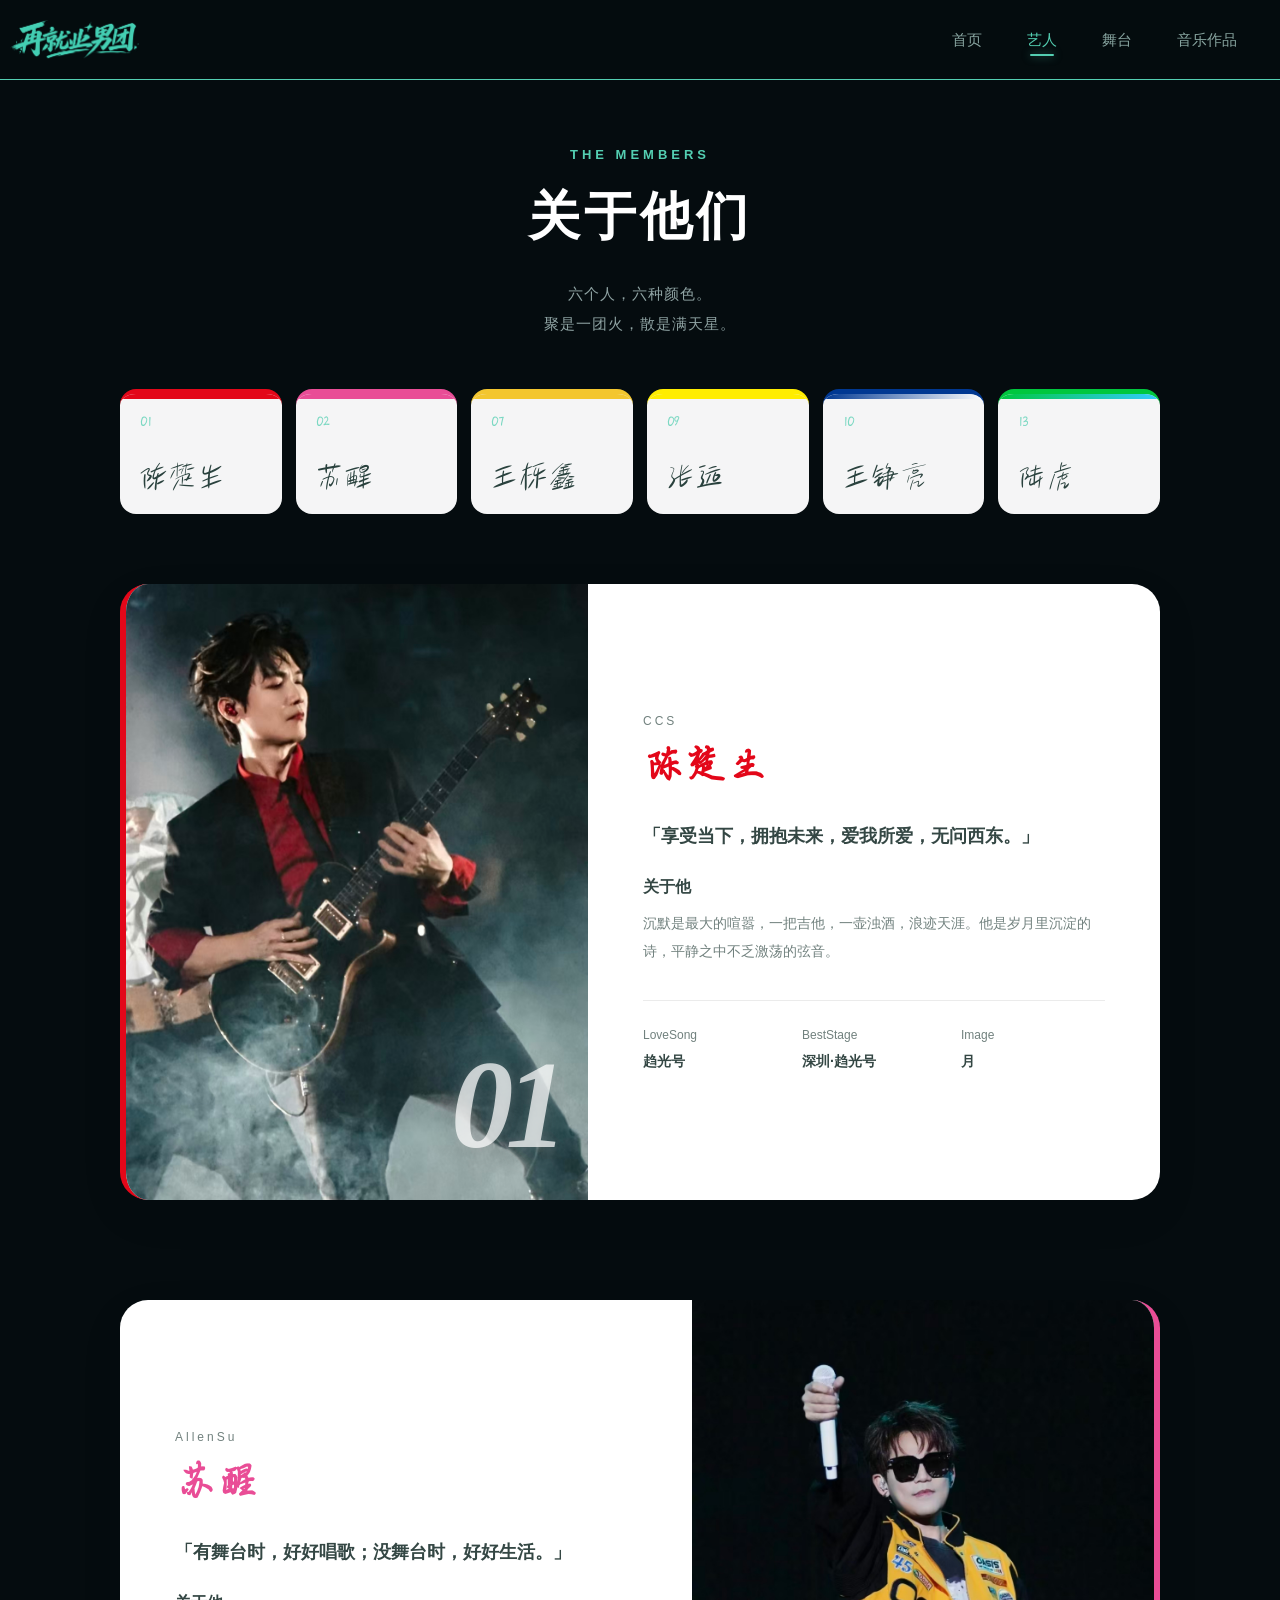
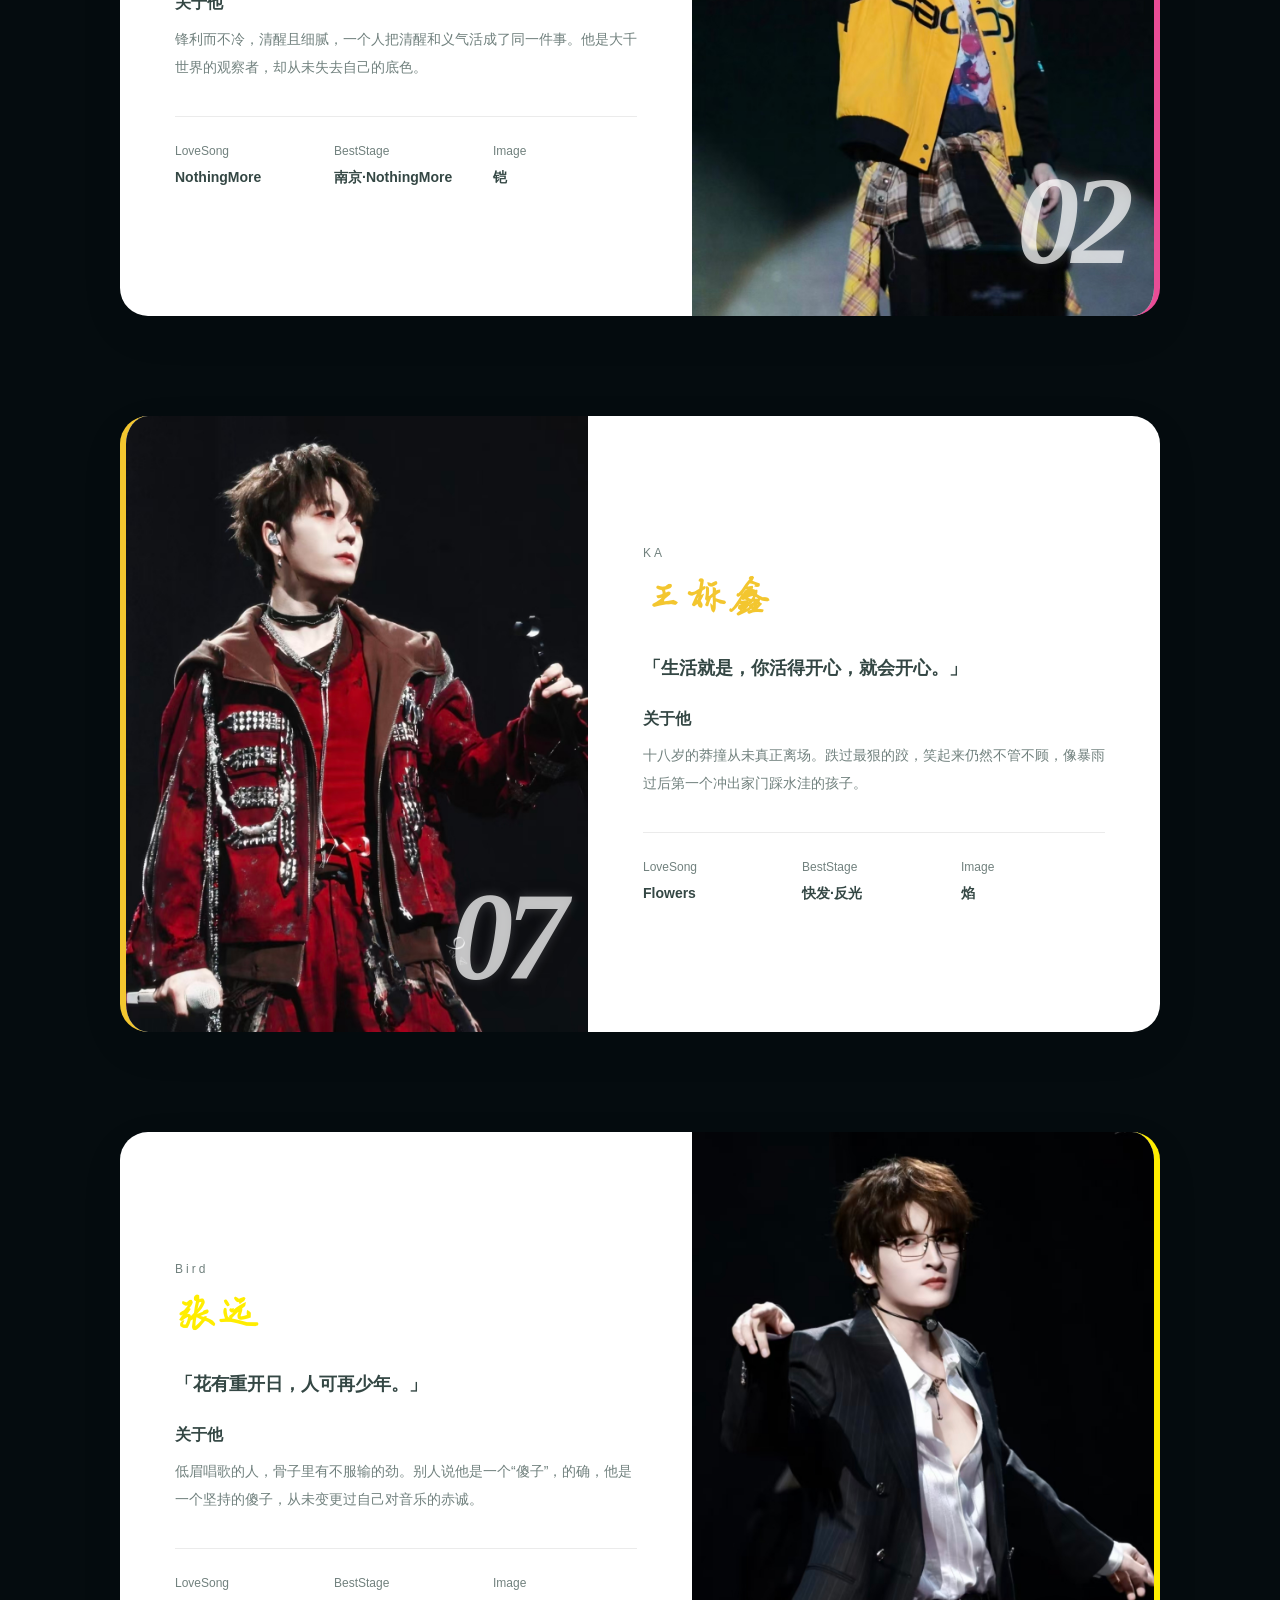
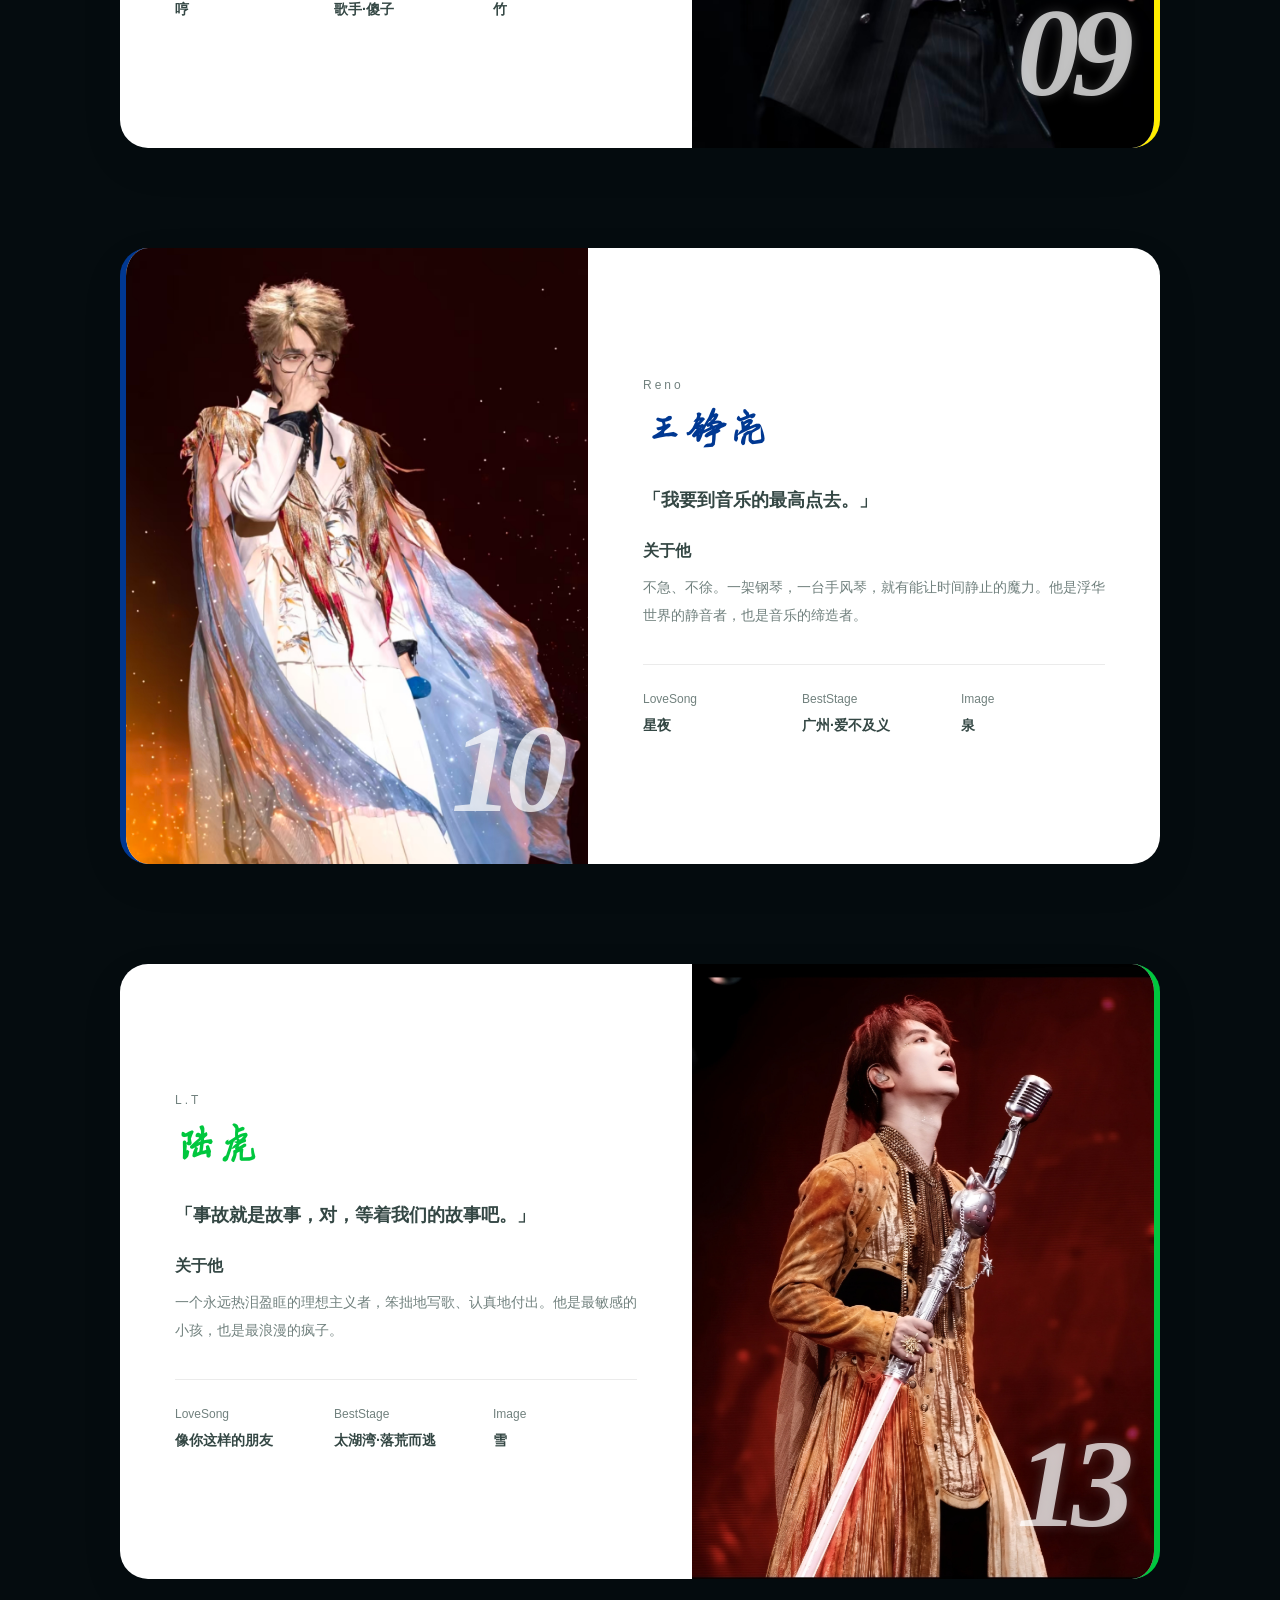
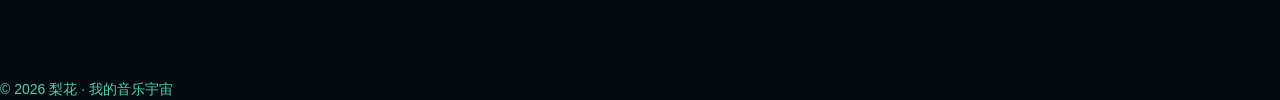
==== commit 35b36f03: "修改文案" ====
--- a/members.html
+++ b/members.html
@@ -77,8 +77,8 @@
         </h1>
 
         <p class="members-intro">
-            六个人，六种不同的颜色。<br>
-            这里不是人物百科，而是我认识和喜欢他们的方式。
+            六个人，六种颜色。<br>
+            聚是一团火，散是满天星。
         </p>
 
     </section>
